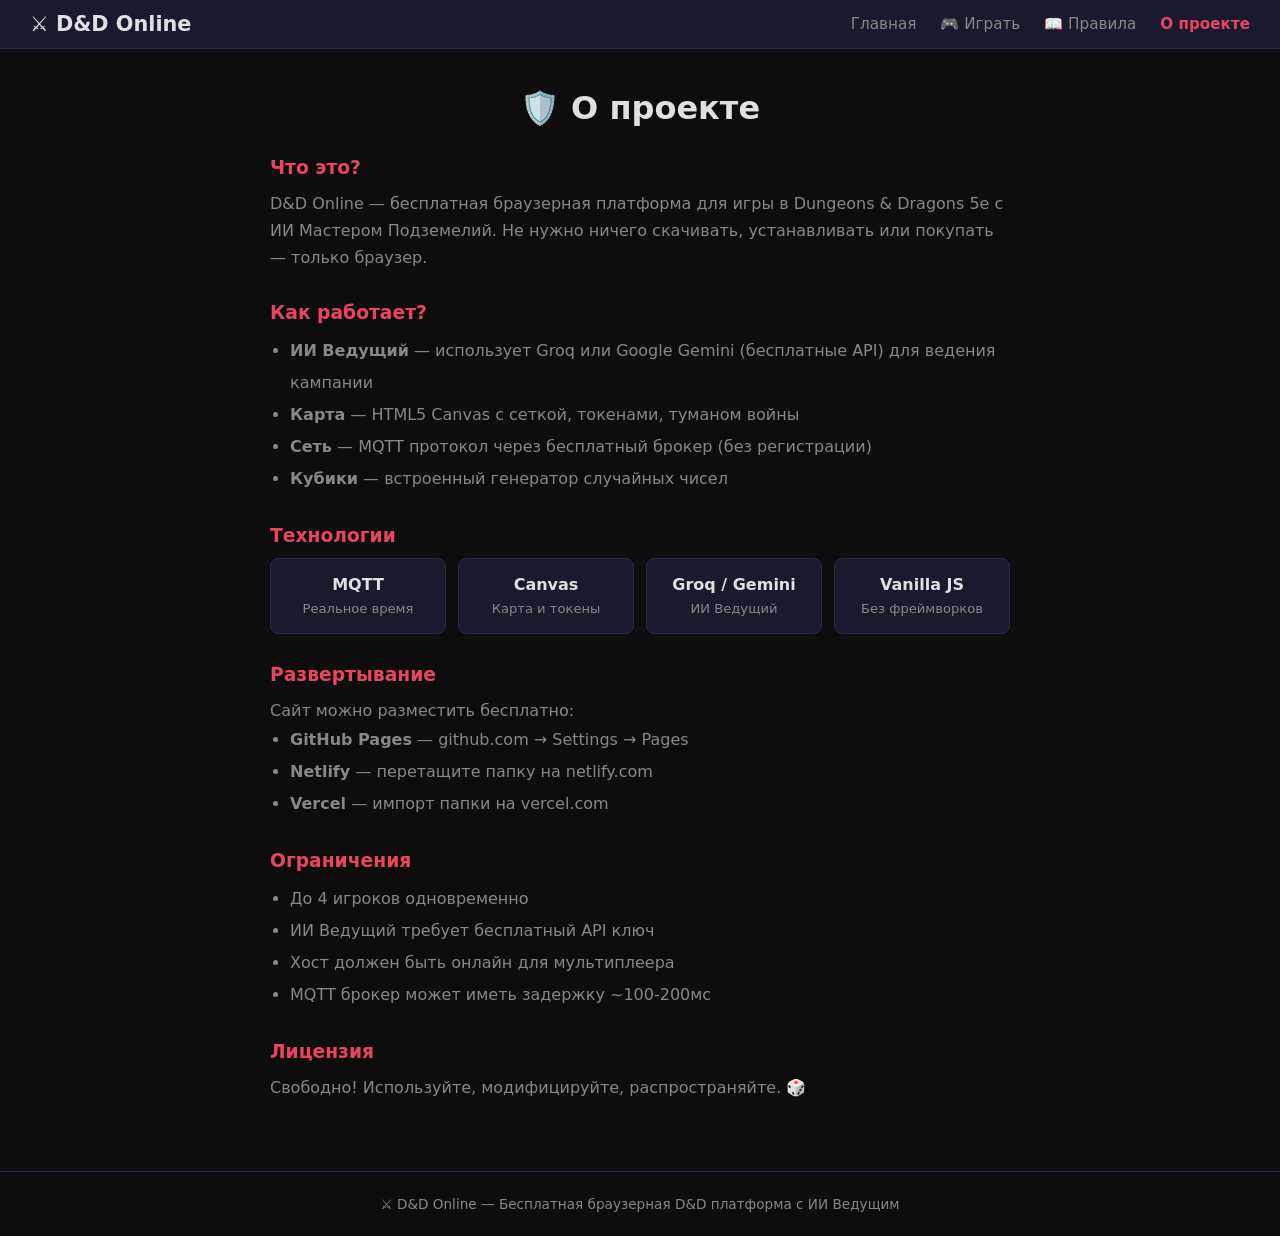
==== about.html @ 503a13d8 "v2: многостраничный сайт + MQTT" ====
<!DOCTYPE html>
<html lang="ru">
<head>
    <meta charset="UTF-8">
    <meta name="viewport" content="width=device-width, initial-scale=1.0">
    <title>О проекте — D&D Online</title>
    <link rel="stylesheet" href="css/style.css">
</head>
<body>
    <nav class="navbar">
        <a href="index.html" class="nav-brand">⚔️ D&D Online</a>
        <div class="nav-links">
            <a href="index.html">Главная</a>
            <a href="lobby.html">🎮 Играть</a>
            <a href="rules.html">📖 Правила</a>
            <a href="about.html" class="active">О проекте</a>
        </div>
    </nav>

    <main class="about-page">
        <h2>🛡️ О проекте</h2>

        <div class="about-content">
            <div class="about-section">
                <h3>Что это?</h3>
                <p>D&D Online — бесплатная браузерная платформа для игры в Dungeons & Dragons 5e с ИИ Мастером Подземелий. Не нужно ничего скачивать, устанавливать или покупать — только браузер.</p>
            </div>

            <div class="about-section">
                <h3>Как работает?</h3>
                <ul>
                    <li><strong>ИИ Ведущий</strong> — использует Groq или Google Gemini (бесплатные API) для ведения кампании</li>
                    <li><strong>Карта</strong> — HTML5 Canvas с сеткой, токенами, туманом войны</li>
                    <li><strong>Сеть</strong> — MQTT протокол через бесплатный брокер (без регистрации)</li>
                    <li><strong>Кубики</strong> — встроенный генератор случайных чисел</li>
                </ul>
            </div>

            <div class="about-section">
                <h3>Технологии</h3>
                <div class="tech-grid">
                    <div class="tech-item">
                        <strong>MQTT</strong>
                        <span>Реальное время</span>
                    </div>
                    <div class="tech-item">
                        <strong>Canvas</strong>
                        <span>Карта и токены</span>
                    </div>
                    <div class="tech-item">
                        <strong>Groq / Gemini</strong>
                        <span>ИИ Ведущий</span>
                    </div>
                    <div class="tech-item">
                        <strong>Vanilla JS</strong>
                        <span>Без фреймворков</span>
                    </div>
                </div>
            </div>

            <div class="about-section">
                <h3>Развертывание</h3>
                <p>Сайт можно разместить бесплатно:</p>
                <ul>
                    <li><strong>GitHub Pages</strong> — github.com → Settings → Pages</li>
                    <li><strong>Netlify</strong> — перетащите папку на netlify.com</li>
                    <li><strong>Vercel</strong> — импорт папки на vercel.com</li>
                </ul>
            </div>

            <div class="about-section">
                <h3>Ограничения</h3>
                <ul>
                    <li>До 4 игроков одновременно</li>
                    <li>ИИ Ведущий требует бесплатный API ключ</li>
                    <li>Хост должен быть онлайн для мультиплеера</li>
                    <li>MQTT брокер может иметь задержку ~100-200мс</li>
                </ul>
            </div>

            <div class="about-section">
                <h3>Лицензия</h3>
                <p>Свободно! Используйте, модифицируйте, распространяйте. 🎲</p>
            </div>
        </div>
    </main>

    <footer class="footer">
        <p>⚔️ D&D Online — Бесплатная браузерная D&D платформа с ИИ Ведущим</p>
    </footer>
</body>
</html>
---- css/style.css ----
/* ===== RESET & BASE ===== */
* { margin: 0; padding: 0; box-sizing: border-box; }

:root {
    --bg-dark: #0d0d0d;
    --bg-panel: #1a1a2e;
    --bg-card: #16213e;
    --bg-input: #0f3460;
    --accent: #e94560;
    --accent2: #533483;
    --gold: #f1c40f;
    --text: #e0e0e0;
    --text-dim: #888;
    --border: #2a2a4a;
    --success: #2ecc71;
    --danger: #e74c3c;
    --font: 'Segoe UI', system-ui, sans-serif;
}

body {
    font-family: var(--font);
    background: var(--bg-dark);
    color: var(--text);
    min-height: 100vh;
}

a { color: var(--accent); text-decoration: none; }
a:hover { text-decoration: underline; }

/* ===== NAVBAR ===== */
.navbar {
    display: flex;
    justify-content: space-between;
    align-items: center;
    padding: 12px 30px;
    background: var(--bg-panel);
    border-bottom: 1px solid var(--border);
    position: sticky;
    top: 0;
    z-index: 100;
}

.nav-brand {
    font-size: 1.3rem;
    font-weight: 700;
    color: var(--text) !important;
    text-decoration: none !important;
}

.nav-links {
    display: flex;
    gap: 24px;
}

.nav-links a {
    color: var(--text-dim);
    text-decoration: none !important;
    font-size: 0.95rem;
    transition: color 0.2s;
}

.nav-links a:hover { color: var(--text); }
.nav-links a.active { color: var(--accent); font-weight: 600; }

/* ===== HERO (index.html) ===== */
.hero {
    padding: 80px 30px;
    text-align: center;
    background: radial-gradient(ellipse at center, #1a1a2e 0%, #0d0d0d 70%);
}

.hero h1 {
    font-size: 3.5rem;
    margin-bottom: 16px;
    text-shadow: 0 0 30px rgba(233, 69, 96, 0.4);
}

.hero-subtitle {
    font-size: 1.2rem;
    color: var(--text-dim);
    margin-bottom: 50px;
    line-height: 1.6;
}

.hero-features {
    display: grid;
    grid-template-columns: repeat(auto-fit, minmax(220px, 1fr));
    gap: 24px;
    max-width: 1000px;
    margin: 0 auto 50px;
}

.feature-card {
    background: var(--bg-panel);
    border: 1px solid var(--border);
    border-radius: 16px;
    padding: 28px 20px;
    transition: transform 0.2s, border-color 0.2s;
}

.feature-card:hover {
    transform: translateY(-4px);
    border-color: var(--accent);
}

.feature-icon {
    font-size: 2.5rem;
    margin-bottom: 12px;
}

.feature-card h3 {
    margin-bottom: 8px;
    font-size: 1.1rem;
}

.feature-card p {
    color: var(--text-dim);
    font-size: 0.88rem;
    line-height: 1.5;
}

.hero-actions {
    display: flex;
    gap: 16px;
    justify-content: center;
    margin-bottom: 40px;
}

.hero-note {
    color: var(--text-dim);
    font-size: 0.9rem;
}

/* ===== BUTTONS ===== */
.btn {
    display: inline-block;
    padding: 12px 28px;
    border: none;
    border-radius: 10px;
    font-size: 1rem;
    font-weight: 600;
    cursor: pointer;
    transition: all 0.2s;
    text-decoration: none !important;
    text-align: center;
}

.btn-lg { padding: 16px 36px; font-size: 1.1rem; }

.btn-primary {
    background: linear-gradient(135deg, var(--accent), var(--accent2));
    color: white;
}

.btn-primary:hover { transform: translateY(-2px); box-shadow: 0 4px 20px rgba(233,69,96,0.4); }

.btn-secondary {
    background: var(--bg-input);
    color: var(--text);
    border: 1px solid var(--border);
}

.btn-secondary:hover { border-color: var(--accent); }

.btn-solo {
    background: linear-gradient(135deg, #2ecc71, #27ae60);
    color: white;
}

.btn-solo:hover { transform: translateY(-2px); box-shadow: 0 4px 20px rgba(46,204,113,0.4); }

/* ===== HOW TO (index.html) ===== */
.howto {
    padding: 80px 30px;
    text-align: center;
    background: var(--bg-panel);
}

.howto h2 {
    font-size: 2rem;
    margin-bottom: 50px;
}

.steps {
    display: grid;
    grid-template-columns: repeat(auto-fit, minmax(200px, 1fr));
    gap: 30px;
    max-width: 900px;
    margin: 0 auto;
}

.step {
    text-align: center;
}

.step-num {
    width: 48px;
    height: 48px;
    border-radius: 50%;
    background: var(--accent);
    color: white;
    font-size: 1.4rem;
    font-weight: 700;
    display: flex;
    align-items: center;
    justify-content: center;
    margin: 0 auto 16px;
}

.step h3 {
    margin-bottom: 8px;
}

.step p {
    color: var(--text-dim);
    font-size: 0.88rem;
    line-height: 1.5;
}

/* ===== FOOTER ===== */
.footer {
    text-align: center;
    padding: 24px;
    color: var(--text-dim);
    font-size: 0.85rem;
    border-top: 1px solid var(--border);
}

/* ===== LOBBY PAGE ===== */
.lobby-page {
    padding: 40px 20px;
    min-height: calc(100vh - 60px);
    display: flex;
    justify-content: center;
    align-items: flex-start;
}

.lobby-container {
    max-width: 540px;
    width: 100%;
    text-align: center;
}

.lobby-container h2 {
    font-size: 2rem;
    margin-bottom: 8px;
}

.lobby-desc {
    color: var(--text-dim);
    margin-bottom: 30px;
}

.lobby-form {
    background: var(--bg-panel);
    border: 1px solid var(--border);
    border-radius: 16px;
    padding: 30px;
    text-align: left;
}

.form-group {
    margin-bottom: 18px;
}

.form-group label {
    display: block;
    margin-bottom: 6px;
    font-size: 0.85rem;
    color: var(--text-dim);
    font-weight: 600;
    text-transform: uppercase;
    letter-spacing: 0.5px;
}

.form-group input,
.form-group select {
    width: 100%;
    padding: 10px 14px;
    background: var(--bg-input);
    border: 1px solid var(--border);
    border-radius: 8px;
    color: var(--text);
    font-size: 1rem;
    outline: none;
    transition: border-color 0.2s;
}

.form-group input:focus,
.form-group select:focus { border-color: var(--accent); }

.form-group small {
    display: block;
    margin-top: 4px;
    font-size: 0.75rem;
    color: var(--text-dim);
}

.color-picker {
    display: flex;
    gap: 8px;
}

.color-btn {
    width: 36px;
    height: 36px;
    border-radius: 50%;
    border: 3px solid transparent;
    cursor: pointer;
    transition: all 0.2s;
}

.color-btn:hover { transform: scale(1.15); }
.color-btn.selected { border-color: white; box-shadow: 0 0 10px rgba(255,255,255,0.3); }

/* Mode cards */
.lobby-modes {
    display: grid;
    grid-template-columns: 1fr 1fr;
    gap: 16px;
    margin-bottom: 20px;
}

.mode-card {
    background: var(--bg-card);
    border: 2px solid var(--border);
    border-radius: 12px;
    padding: 24px 16px;
    cursor: pointer;
    text-align: center;
    transition: all 0.2s;
    color: var(--text);
    font-family: var(--font);
}

.mode-card:hover { border-color: var(--accent); transform: translateY(-2px); }
.mode-card.active { border-color: var(--accent); background: rgba(233,69,96,0.1); }

.mode-icon { font-size: 2rem; margin-bottom: 8px; }
.mode-card h3 { font-size: 1rem; margin-bottom: 6px; }
.mode-card p { font-size: 0.8rem; color: var(--text-dim); line-height: 1.4; }

.multi-section {
    margin-top: 16px;
    padding-top: 16px;
    border-top: 1px solid var(--border);
}

.multi-section.hidden { display: none; }

.room-input-group {
    display: flex;
    gap: 8px;
}

.room-input-group input {
    flex: 1;
    text-transform: lowercase;
}

.status {
    margin-top: 16px;
    padding: 10px;
    border-radius: 8px;
    font-size: 0.9rem;
    display: none;
}

.status.error { display: block; background: rgba(231,76,60,0.2); color: var(--danger); }
.status.info { display: block; background: rgba(46,204,113,0.2); color: var(--success); }

/* ===== RULES PAGE ===== */
.rules-page {
    padding: 40px 30px;
    max-width: 1000px;
    margin: 0 auto;
}

.rules-page h2 {
    font-size: 2rem;
    margin-bottom: 8px;
    text-align: center;
}

.rules-intro {
    text-align: center;
    color: var(--text-dim);
    margin-bottom: 40px;
}

.rules-grid {
    display: grid;
    grid-template-columns: repeat(auto-fit, minmax(280px, 1fr));
    gap: 20px;
    margin-bottom: 40px;
}

.rule-card {
    background: var(--bg-panel);
    border: 1px solid var(--border);
    border-radius: 12px;
    padding: 24px;
}

.rule-card h3 {
    margin-bottom: 12px;
    font-size: 1.1rem;
}

.rule-card ul {
    padding-left: 18px;
    line-height: 1.8;
    font-size: 0.9rem;
}

.rule-card code {
    background: var(--bg-input);
    padding: 2px 8px;
    border-radius: 4px;
    font-size: 0.85rem;
    color: var(--gold);
}

.rules-tip {
    background: rgba(241,196,15,0.1);
    border: 1px solid rgba(241,196,15,0.3);
    border-radius: 12px;
    padding: 24px;
    text-align: center;
}

.rules-tip h3 { margin-bottom: 8px; }
.rules-tip p { color: var(--text-dim); line-height: 1.6; }

/* ===== ABOUT PAGE ===== */
.about-page {
    padding: 40px 30px;
    max-width: 800px;
    margin: 0 auto;
}

.about-page h2 {
    font-size: 2rem;
    margin-bottom: 30px;
    text-align: center;
}

.about-section {
    margin-bottom: 30px;
}

.about-section h3 {
    margin-bottom: 12px;
    color: var(--accent);
}

.about-section p {
    line-height: 1.7;
    color: var(--text-dim);
}

.about-section ul {
    padding-left: 20px;
    line-height: 2;
    color: var(--text-dim);
}

.tech-grid {
    display: grid;
    grid-template-columns: repeat(auto-fit, minmax(150px, 1fr));
    gap: 12px;
    margin-top: 12px;
}

.tech-item {
    background: var(--bg-panel);
    border: 1px solid var(--border);
    border-radius: 8px;
    padding: 16px;
    text-align: center;
}

.tech-item strong { display: block; margin-bottom: 4px; }
.tech-item span { font-size: 0.82rem; color: var(--text-dim); }

/* ===== GAME LAYOUT ===== */
.game-body {
    overflow: hidden;
    height: 100vh;
}

.topbar {
    display: flex;
    justify-content: space-between;
    align-items: center;
    padding: 8px 16px;
    background: var(--bg-panel);
    border-bottom: 1px solid var(--border);
    height: 44px;
    flex-shrink: 0;
}

.topbar-left, .topbar-right {
    display: flex;
    align-items: center;
    gap: 10px;
    font-size: 0.9rem;
}

.conn-count {
    background: var(--bg-input);
    padding: 2px 10px;
    border-radius: 12px;
    font-size: 0.8rem;
    color: var(--success);
}

.mode-badge {
    display: none;
    background: var(--accent2);
    color: white;
    padding: 2px 10px;
    border-radius: 12px;
    font-size: 0.75rem;
}

.btn-tiny {
    background: var(--bg-input);
    border: 1px solid var(--border);
    color: var(--text);
    padding: 4px 12px;
    border-radius: 6px;
    cursor: pointer;
    font-size: 0.8rem;
    transition: all 0.2s;
    text-decoration: none !important;
}

.btn-tiny:hover { border-color: var(--accent); }
.btn-tiny.active { background: var(--accent); border-color: var(--accent); }
.btn-danger { color: var(--danger); }
.btn-danger:hover { background: var(--danger); color: white; }

.game-layout {
    display: flex;
    height: calc(100vh - 44px);
    overflow: hidden;
}

.map-panel {
    flex: 1;
    position: relative;
    background: #0a0a0a;
    overflow: hidden;
}

#mapCanvas {
    display: block;
    width: 100%;
    height: 100%;
    cursor: crosshair;
}

.map-tools {
    position: absolute;
    top: 10px;
    left: 10px;
    background: var(--bg-panel);
    border: 1px solid var(--border);
    border-radius: 10px;
    padding: 8px;
    display: flex;
    flex-direction: column;
    gap: 6px;
    z-index: 10;
}

.map-tools.hidden { display: none; }

.tool-group {
    display: flex;
    gap: 4px;
    flex-wrap: wrap;
    max-width: 200px;
}

.tool-btn {
    width: 36px;
    height: 36px;
    border: 1px solid var(--border);
    border-radius: 6px;
    background: var(--bg-input);
    cursor: pointer;
    font-size: 1.1rem;
    transition: all 0.15s;
    display: flex;
    align-items: center;
    justify-content: center;
}

.tool-btn:hover { border-color: var(--accent); }
.tool-btn.active { border-color: var(--gold); background: rgba(241,196,15,0.2); }

.right-panel {
    width: 360px;
    display: flex;
    flex-direction: column;
    border-left: 1px solid var(--border);
    background: var(--bg-panel);
    flex-shrink: 0;
}

.players-list {
    padding: 10px 14px;
    border-bottom: 1px solid var(--border);
    max-height: 150px;
    overflow-y: auto;
}

.players-list h3 {
    font-size: 0.8rem;
    text-transform: uppercase;
    letter-spacing: 1px;
    color: var(--text-dim);
    margin-bottom: 8px;
}

.player-item {
    display: flex;
    align-items: center;
    gap: 8px;
    padding: 4px 0;
    font-size: 0.9rem;
}

.player-dot {
    width: 12px;
    height: 12px;
    border-radius: 50%;
    flex-shrink: 0;
}

.player-host {
    font-size: 0.7rem;
    color: var(--gold);
    margin-left: auto;
}

.chat-panel {
    flex: 1;
    display: flex;
    flex-direction: column;
    min-height: 0;
}

.chat-messages {
    flex: 1;
    overflow-y: auto;
    padding: 12px;
    display: flex;
    flex-direction: column;
    gap: 6px;
}

.chat-messages::-webkit-scrollbar { width: 4px; }
.chat-messages::-webkit-scrollbar-thumb { background: var(--border); border-radius: 2px; }

.chat-msg {
    padding: 8px 12px;
    border-radius: 8px;
    font-size: 0.88rem;
    line-height: 1.4;
    max-width: 100%;
    word-wrap: break-word;
    animation: fadeIn 0.2s ease-out;
}

.chat-msg.player { background: var(--bg-card); }

.chat-msg.dm {
    background: linear-gradient(135deg, rgba(233,69,96,0.15), rgba(83,52,131,0.15));
    border-left: 3px solid var(--accent);
}

.chat-msg.system {
    background: rgba(46,204,113,0.1);
    color: var(--success);
    text-align: center;
    font-size: 0.82rem;
}

.chat-msg.dice {
    background: rgba(241,196,15,0.1);
    border-left: 3px solid var(--gold);
    color: var(--gold);
}

.chat-msg .msg-author { font-weight: 700; margin-right: 6px; }
.chat-msg .dm-label { color: var(--accent); font-weight: 700; }

.chat-input-area {
    display: flex;
    padding: 8px;
    border-top: 1px solid var(--border);
    gap: 6px;
}

#chatInput {
    flex: 1;
    padding: 10px 14px;
    background: var(--bg-input);
    border: 1px solid var(--border);
    border-radius: 8px;
    color: var(--text);
    font-size: 0.9rem;
    outline: none;
}

#chatInput:focus { border-color: var(--accent); }

.btn-send {
    width: 42px;
    height: 42px;
    background: var(--accent);
    border: none;
    border-radius: 8px;
    color: white;
    font-size: 1.2rem;
    cursor: pointer;
    transition: all 0.2s;
}

.btn-send:hover { background: #c0392b; }

.typing-indicator {
    padding: 4px 12px;
    font-size: 0.75rem;
    color: var(--text-dim);
    font-style: italic;
    display: none;
}

.typing-indicator.visible { display: block; animation: pulse 1.5s infinite; }

@keyframes fadeIn {
    from { opacity: 0; transform: translateY(10px); }
    to { opacity: 1; transform: translateY(0); }
}

@keyframes pulse {
    0%, 100% { opacity: 1; }
    50% { opacity: 0.5; }
}

/* ===== RESPONSIVE ===== */
@media (max-width: 900px) {
    .hero h1 { font-size: 2.2rem; }
    .hero-features { grid-template-columns: 1fr 1fr; }
    .game-layout { flex-direction: column; }
    .right-panel { width: 100%; height: 50%; }
    .map-panel { height: 50%; }
    .navbar { padding: 10px 16px; }
    .nav-links { gap: 12px; }
}

@media (max-width: 600px) {
    .hero-features { grid-template-columns: 1fr; }
    .lobby-modes { grid-template-columns: 1fr; }
    .rules-grid { grid-template-columns: 1fr; }
}
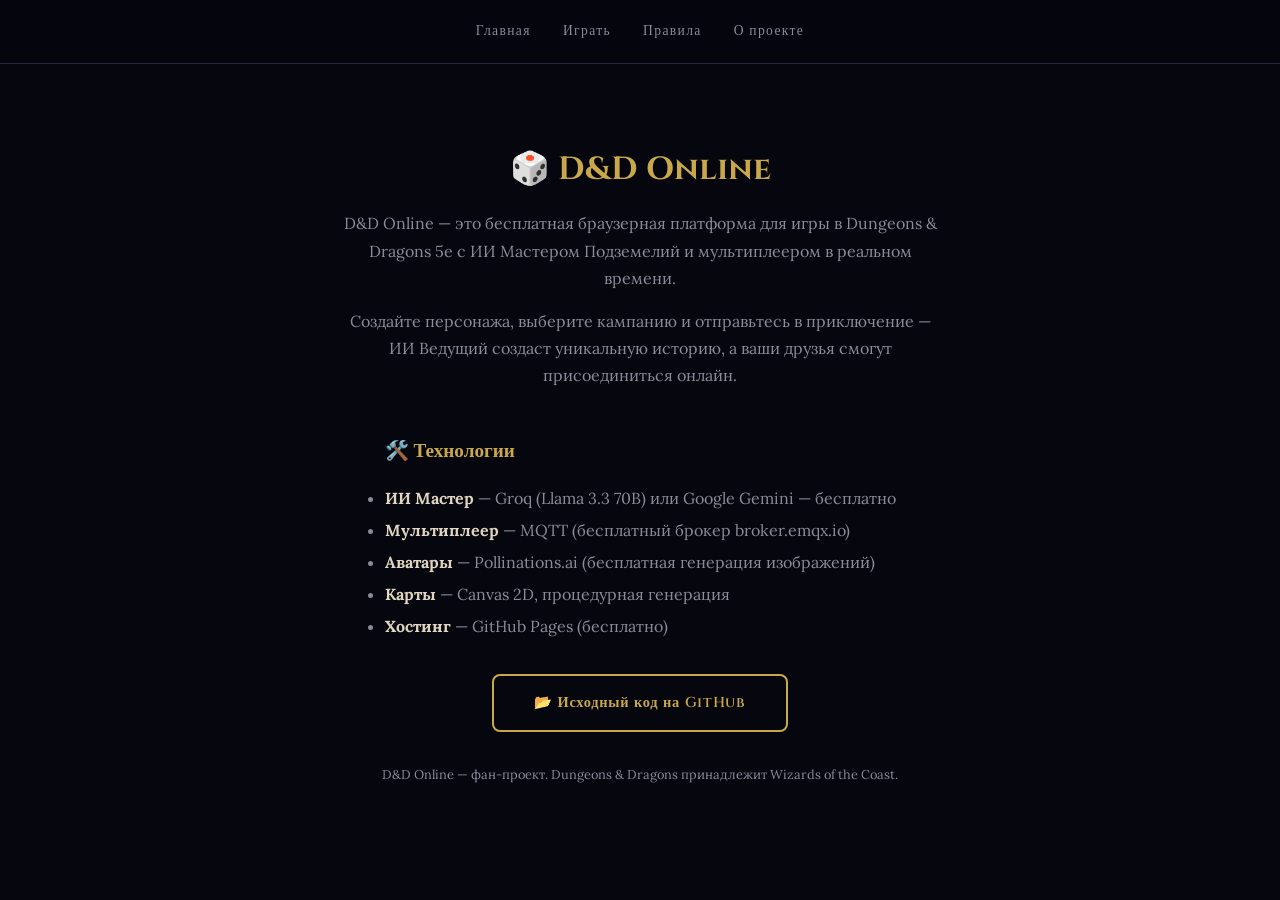
==== commit a27de597: "🔥 Полный рерайт: тёмное фэнтези, стабильный мультиплеер, ИИ Мастер Ключевые исправления: - ИСПРАВЛЕН" ====
--- a/about.html
+++ b/about.html
@@ -3,90 +3,39 @@
 <head>
     <meta charset="UTF-8">
     <meta name="viewport" content="width=device-width, initial-scale=1.0">
-    <title>О проекте — D&D Online</title>
+    <title>D&D Online — О проекте</title>
     <link rel="stylesheet" href="css/style.css">
+    <link rel="icon" href="data:image/svg+xml,<svg xmlns='http://www.w3.org/2000/svg' viewBox='0 0 100 100'><text y='.9em' font-size='90'>🎲</text></svg>">
 </head>
 <body>
-    <nav class="navbar">
-        <a href="index.html" class="nav-brand">⚔️ D&D Online</a>
-        <div class="nav-links">
-            <a href="index.html">Главная</a>
-            <a href="lobby.html">🎮 Играть</a>
-            <a href="rules.html">📖 Правила</a>
-            <a href="about.html" class="active">О проекте</a>
-        </div>
+    <nav class="landing-nav">
+        <a href="index.html">Главная</a>
+        <a href="lobby.html">Играть</a>
+        <a href="rules.html">Правила</a>
+        <a href="about.html">О проекте</a>
     </nav>
 
-    <main class="about-page">
-        <h2>🛡️ О проекте</h2>
+    <div class="about-page" style="padding-top:5rem;">
+        <h1>🎲 D&D Online</h1>
+        <p>D&D Online — это бесплатная браузерная платформа для игры в Dungeons & Dragons 5e с ИИ Мастером Подземелий и мультиплеером в реальном времени.</p>
+        <p>Создайте персонажа, выберите кампанию и отправьтесь в приключение — ИИ Ведущий создаст уникальную историю, а ваши друзья смогут присоединиться онлайн.</p>
 
-        <div class="about-content">
-            <div class="about-section">
-                <h3>Что это?</h3>
-                <p>D&D Online — бесплатная браузерная платформа для игры в Dungeons & Dragons 5e с ИИ Мастером Подземелий. Не нужно ничего скачивать, устанавливать или покупать — только браузер.</p>
-            </div>
+        <div style="margin-top:2rem;text-align:left;max-width:600px;">
+            <h2 style="font-family:var(--font-heading);color:var(--accent-gold);font-size:1.2rem;margin-bottom:1rem;">🛠️ Технологии</h2>
+            <ul style="color:var(--text-dim);line-height:2;">
+                <li><strong style="color:var(--text-parchment);">ИИ Мастер</strong> — Groq (Llama 3.3 70B) или Google Gemini — бесплатно</li>
+                <li><strong style="color:var(--text-parchment);">Мультиплеер</strong> — MQTT (бесплатный брокер broker.emqx.io)</li>
+                <li><strong style="color:var(--text-parchment);">Аватары</strong> — Pollinations.ai (бесплатная генерация изображений)</li>
+                <li><strong style="color:var(--text-parchment);">Карты</strong> — Canvas 2D, процедурная генерация</li>
+                <li><strong style="color:var(--text-parchment);">Хостинг</strong> — GitHub Pages (бесплатно)</li>
+            </ul>
+        </div>
 
-            <div class="about-section">
-                <h3>Как работает?</h3>
-                <ul>
-                    <li><strong>ИИ Ведущий</strong> — использует Groq или Google Gemini (бесплатные API) для ведения кампании</li>
-                    <li><strong>Карта</strong> — HTML5 Canvas с сеткой, токенами, туманом войны</li>
-                    <li><strong>Сеть</strong> — MQTT протокол через бесплатный брокер (без регистрации)</li>
-                    <li><strong>Кубики</strong> — встроенный генератор случайных чисел</li>
-                </ul>
-            </div>
+        <div style="margin-top:2rem;">
+            <a href="https://github.com/denissakun65-sys/dnd-online" target="_blank" class="btn-secondary" style="font-size:0.9rem;">📂 Исходный код на GitHub</a>
+        </div>
 
-            <div class="about-section">
-                <h3>Технологии</h3>
-                <div class="tech-grid">
-                    <div class="tech-item">
-                        <strong>MQTT</strong>
-                        <span>Реальное время</span>
-                    </div>
-                    <div class="tech-item">
-                        <strong>Canvas</strong>
-                        <span>Карта и токены</span>
-                    </div>
-                    <div class="tech-item">
-                        <strong>Groq / Gemini</strong>
-                        <span>ИИ Ведущий</span>
-                    </div>
-                    <div class="tech-item">
-                        <strong>Vanilla JS</strong>
-                        <span>Без фреймворков</span>
-                    </div>
-                </div>
-            </div>
-
-            <div class="about-section">
-                <h3>Развертывание</h3>
-                <p>Сайт можно разместить бесплатно:</p>
-                <ul>
-                    <li><strong>GitHub Pages</strong> — github.com → Settings → Pages</li>
-                    <li><strong>Netlify</strong> — перетащите папку на netlify.com</li>
-                    <li><strong>Vercel</strong> — импорт папки на vercel.com</li>
-                </ul>
-            </div>
-
-            <div class="about-section">
-                <h3>Ограничения</h3>
-                <ul>
-                    <li>До 4 игроков одновременно</li>
-                    <li>ИИ Ведущий требует бесплатный API ключ</li>
-                    <li>Хост должен быть онлайн для мультиплеера</li>
-                    <li>MQTT брокер может иметь задержку ~100-200мс</li>
-                </ul>
-            </div>
-
-            <div class="about-section">
-                <h3>Лицензия</h3>
-                <p>Свободно! Используйте, модифицируйте, распространяйте. 🎲</p>
-            </div>
-        </div>
-    </main>
-
-    <footer class="footer">
-        <p>⚔️ D&D Online — Бесплатная браузерная D&D платформа с ИИ Ведущим</p>
-    </footer>
+        <p style="margin-top:2rem;font-size:0.8rem;">D&D Online — фан-проект. Dungeons & Dragons принадлежит Wizards of the Coast.</p>
+    </div>
 </body>
 </html>
--- a/css/style.css
+++ b/css/style.css
@@ -1,770 +1,940 @@
-/* ===== RESET & BASE ===== */
+/* ===== D&D Online — Dark Fantasy Theme ===== */
+@import url('https://fonts.googleapis.com/css2?family=Cinzel:wght@400;600;700;900&family=Lora:ital,wght@0,400;0,600;1,400&family=MedievalSharp&display=swap');
+
+:root {
+    --bg-abyss: #06060e;
+    --bg-dark: #0d0d1a;
+    --bg-panel: #141428;
+    --bg-card: #1a1a35;
+    --bg-input: #0f0f22;
+    --border-gold: #c9a84c;
+    --border-dim: #3a3a5c;
+    --border-subtle: #252545;
+    --text-parchment: #e0d5c0;
+    --text-dim: #8a8a9a;
+    --text-bright: #f5f0e0;
+    --accent-gold: #c9a84c;
+    --accent-red: #c0392b;
+    --accent-blood: #8b0000;
+    --accent-purple: #8b5cf6;
+    --accent-green: #2ecc71;
+    --accent-blue: #3498db;
+    --accent-cyan: #00d4ff;
+    --shadow-gold: rgba(201,168,76,0.15);
+    --shadow-red: rgba(192,57,43,0.3);
+    --font-heading: 'Cinzel', serif;
+    --font-body: 'Lora', serif;
+    --font-accent: 'MedievalSharp', cursive;
+    --radius: 8px;
+    --radius-lg: 12px;
+    --transition: 0.3s ease;
+}
+
 * { margin: 0; padding: 0; box-sizing: border-box; }
 
-:root {
-    --bg-dark: #0d0d0d;
-    --bg-panel: #1a1a2e;
-    --bg-card: #16213e;
-    --bg-input: #0f3460;
-    --accent: #e94560;
-    --accent2: #533483;
-    --gold: #f1c40f;
-    --text: #e0e0e0;
-    --text-dim: #888;
-    --border: #2a2a4a;
-    --success: #2ecc71;
-    --danger: #e74c3c;
-    --font: 'Segoe UI', system-ui, sans-serif;
-}
-
-body {
-    font-family: var(--font);
-    background: var(--bg-dark);
-    color: var(--text);
+html, body {
+    height: 100%;
+    font-family: var(--font-body);
+    background: var(--bg-abyss);
+    color: var(--text-parchment);
+    overflow: hidden;
+    line-height: 1.5;
+}
+
+/* Scrollbar */
+::-webkit-scrollbar { width: 6px; }
+::-webkit-scrollbar-track { background: var(--bg-dark); }
+::-webkit-scrollbar-thumb { background: var(--border-dim); border-radius: 3px; }
+::-webkit-scrollbar-thumb:hover { background: var(--accent-gold); }
+
+/* ===== LANDING PAGE ===== */
+.landing {
     min-height: 100vh;
-}
-
-a { color: var(--accent); text-decoration: none; }
-a:hover { text-decoration: underline; }
-
-/* ===== NAVBAR ===== */
-.navbar {
-    display: flex;
-    justify-content: space-between;
-    align-items: center;
-    padding: 12px 30px;
-    background: var(--bg-panel);
-    border-bottom: 1px solid var(--border);
-    position: sticky;
-    top: 0;
-    z-index: 100;
-}
-
-.nav-brand {
+    display: flex;
+    flex-direction: column;
+    align-items: center;
+    justify-content: center;
+    background: radial-gradient(ellipse at 50% 30%, #1a0a2e 0%, var(--bg-abyss) 70%);
+    position: relative;
+    overflow: hidden;
+}
+
+.landing::before {
+    content: '';
+    position: absolute;
+    top: 0; left: 0; right: 0; bottom: 0;
+    background: url("data:image/svg+xml,%3Csvg width='60' height='60' viewBox='0 0 60 60' xmlns='http://www.w3.org/2000/svg'%3E%3Cpath d='M30 0L60 30L30 60L0 30Z' fill='none' stroke='%23c9a84c' stroke-opacity='0.03' stroke-width='0.5'/%3E%3C/svg%3E");
+    pointer-events: none;
+}
+
+.landing-content {
+    text-align: center;
+    z-index: 1;
+    padding: 2rem;
+}
+
+.landing-logo {
+    font-family: var(--font-heading);
+    font-size: 4rem;
+    font-weight: 900;
+    color: var(--accent-gold);
+    text-shadow: 0 0 40px rgba(201,168,76,0.4), 0 0 80px rgba(201,168,76,0.2);
+    letter-spacing: 0.1em;
+    margin-bottom: 0.5rem;
+}
+
+.landing-subtitle {
+    font-family: var(--font-accent);
     font-size: 1.3rem;
-    font-weight: 700;
-    color: var(--text) !important;
-    text-decoration: none !important;
-}
-
-.nav-links {
-    display: flex;
-    gap: 24px;
-}
-
-.nav-links a {
-    color: var(--text-dim);
-    text-decoration: none !important;
-    font-size: 0.95rem;
-    transition: color 0.2s;
-}
-
-.nav-links a:hover { color: var(--text); }
-.nav-links a.active { color: var(--accent); font-weight: 600; }
-
-/* ===== HERO (index.html) ===== */
-.hero {
-    padding: 80px 30px;
-    text-align: center;
-    background: radial-gradient(ellipse at center, #1a1a2e 0%, #0d0d0d 70%);
-}
-
-.hero h1 {
-    font-size: 3.5rem;
-    margin-bottom: 16px;
-    text-shadow: 0 0 30px rgba(233, 69, 96, 0.4);
-}
-
-.hero-subtitle {
-    font-size: 1.2rem;
-    color: var(--text-dim);
-    margin-bottom: 50px;
-    line-height: 1.6;
-}
-
-.hero-features {
-    display: grid;
-    grid-template-columns: repeat(auto-fit, minmax(220px, 1fr));
-    gap: 24px;
-    max-width: 1000px;
-    margin: 0 auto 50px;
-}
-
-.feature-card {
-    background: var(--bg-panel);
-    border: 1px solid var(--border);
-    border-radius: 16px;
-    padding: 28px 20px;
-    transition: transform 0.2s, border-color 0.2s;
-}
-
-.feature-card:hover {
-    transform: translateY(-4px);
-    border-color: var(--accent);
-}
-
-.feature-icon {
-    font-size: 2.5rem;
-    margin-bottom: 12px;
-}
-
-.feature-card h3 {
-    margin-bottom: 8px;
+    color: var(--text-dim);
+    margin-bottom: 3rem;
+    letter-spacing: 0.2em;
+}
+
+.landing-d20 {
+    width: 120px;
+    height: 120px;
+    margin: 0 auto 2rem;
+    animation: float 3s ease-in-out infinite;
+}
+
+@keyframes float {
+    0%, 100% { transform: translateY(0); }
+    50% { transform: translateY(-15px); }
+}
+
+.landing-buttons {
+    display: flex;
+    gap: 1.5rem;
+    justify-content: center;
+    flex-wrap: wrap;
+    margin-bottom: 3rem;
+}
+
+.btn-primary {
+    font-family: var(--font-heading);
     font-size: 1.1rem;
-}
-
-.feature-card p {
-    color: var(--text-dim);
-    font-size: 0.88rem;
-    line-height: 1.5;
-}
-
-.hero-actions {
-    display: flex;
-    gap: 16px;
-    justify-content: center;
-    margin-bottom: 40px;
-}
-
-.hero-note {
-    color: var(--text-dim);
-    font-size: 0.9rem;
-}
-
-/* ===== BUTTONS ===== */
-.btn {
-    display: inline-block;
-    padding: 12px 28px;
-    border: none;
-    border-radius: 10px;
-    font-size: 1rem;
     font-weight: 600;
-    cursor: pointer;
-    transition: all 0.2s;
-    text-decoration: none !important;
-    text-align: center;
-}
-
-.btn-lg { padding: 16px 36px; font-size: 1.1rem; }
-
-.btn-primary {
-    background: linear-gradient(135deg, var(--accent), var(--accent2));
-    color: white;
-}
-
-.btn-primary:hover { transform: translateY(-2px); box-shadow: 0 4px 20px rgba(233,69,96,0.4); }
+    padding: 1rem 2.5rem;
+    background: linear-gradient(135deg, var(--accent-gold), #a07830);
+    color: var(--bg-abyss);
+    border: 2px solid var(--accent-gold);
+    border-radius: var(--radius);
+    cursor: pointer;
+    transition: var(--transition);
+    text-decoration: none;
+    display: inline-flex;
+    align-items: center;
+    gap: 0.5rem;
+    letter-spacing: 0.05em;
+}
+
+.btn-primary:hover {
+    transform: translateY(-2px);
+    box-shadow: 0 8px 30px rgba(201,168,76,0.4);
+    background: linear-gradient(135deg, #dbb860, var(--accent-gold));
+}
 
 .btn-secondary {
-    background: var(--bg-input);
-    color: var(--text);
-    border: 1px solid var(--border);
-}
-
-.btn-secondary:hover { border-color: var(--accent); }
-
-.btn-solo {
-    background: linear-gradient(135deg, #2ecc71, #27ae60);
-    color: white;
-}
-
-.btn-solo:hover { transform: translateY(-2px); box-shadow: 0 4px 20px rgba(46,204,113,0.4); }
-
-/* ===== HOW TO (index.html) ===== */
-.howto {
-    padding: 80px 30px;
-    text-align: center;
-    background: var(--bg-panel);
-}
-
-.howto h2 {
-    font-size: 2rem;
-    margin-bottom: 50px;
-}
-
-.steps {
+    font-family: var(--font-heading);
+    font-size: 1.1rem;
+    font-weight: 600;
+    padding: 1rem 2.5rem;
+    background: transparent;
+    color: var(--accent-gold);
+    border: 2px solid var(--accent-gold);
+    border-radius: var(--radius);
+    cursor: pointer;
+    transition: var(--transition);
+    text-decoration: none;
+    display: inline-flex;
+    align-items: center;
+    gap: 0.5rem;
+    letter-spacing: 0.05em;
+}
+
+.btn-secondary:hover {
+    background: rgba(201,168,76,0.1);
+    transform: translateY(-2px);
+    box-shadow: 0 8px 30px rgba(201,168,76,0.2);
+}
+
+.landing-features {
     display: grid;
     grid-template-columns: repeat(auto-fit, minmax(200px, 1fr));
-    gap: 30px;
+    gap: 1.5rem;
     max-width: 900px;
+    margin-top: 2rem;
+}
+
+.feature-card {
+    background: rgba(26,26,53,0.6);
+    border: 1px solid var(--border-subtle);
+    border-radius: var(--radius);
+    padding: 1.5rem;
+    text-align: center;
+    transition: var(--transition);
+    backdrop-filter: blur(10px);
+}
+
+.feature-card:hover {
+    border-color: var(--accent-gold);
+    box-shadow: 0 0 20px var(--shadow-gold);
+    transform: translateY(-3px);
+}
+
+.feature-icon { font-size: 2rem; margin-bottom: 0.5rem; }
+.feature-title { font-family: var(--font-heading); font-size: 1rem; color: var(--accent-gold); margin-bottom: 0.3rem; }
+.feature-desc { font-size: 0.85rem; color: var(--text-dim); }
+
+.landing-nav {
+    position: fixed;
+    top: 0; left: 0; right: 0;
+    display: flex;
+    justify-content: center;
+    gap: 2rem;
+    padding: 1rem;
+    background: rgba(6,6,14,0.8);
+    backdrop-filter: blur(10px);
+    border-bottom: 1px solid var(--border-subtle);
+    z-index: 10;
+}
+
+.landing-nav a {
+    color: var(--text-dim);
+    text-decoration: none;
+    font-family: var(--font-heading);
+    font-size: 0.85rem;
+    letter-spacing: 0.1em;
+    transition: var(--transition);
+    padding: 0.3rem 0;
+    border-bottom: 1px solid transparent;
+}
+
+.landing-nav a:hover { color: var(--accent-gold); border-bottom-color: var(--accent-gold); }
+
+/* ===== LOBBY ===== */
+.lobby-page {
+    min-height: 100vh;
+    background: var(--bg-abyss);
+    display: flex;
+    flex-direction: column;
+    overflow-y: auto;
+}
+
+.lobby-header {
+    text-align: center;
+    padding: 2rem 1rem 1rem;
+    border-bottom: 1px solid var(--border-subtle);
+    background: rgba(13,13,26,0.8);
+}
+
+.lobby-header h1 {
+    font-family: var(--font-heading);
+    font-size: 2rem;
+    color: var(--accent-gold);
+}
+
+.lobby-header p { color: var(--text-dim); font-size: 0.9rem; margin-top: 0.3rem; }
+
+.lobby-body {
+    flex: 1;
+    display: grid;
+    grid-template-columns: 1fr 1fr;
+    gap: 1.5rem;
+    padding: 1.5rem;
+    max-width: 1200px;
     margin: 0 auto;
-}
-
-.step {
-    text-align: center;
-}
-
-.step-num {
-    width: 48px;
-    height: 48px;
-    border-radius: 50%;
-    background: var(--accent);
-    color: white;
-    font-size: 1.4rem;
-    font-weight: 700;
-    display: flex;
-    align-items: center;
-    justify-content: center;
-    margin: 0 auto 16px;
-}
-
-.step h3 {
-    margin-bottom: 8px;
-}
-
-.step p {
-    color: var(--text-dim);
-    font-size: 0.88rem;
-    line-height: 1.5;
-}
-
-/* ===== FOOTER ===== */
-.footer {
-    text-align: center;
-    padding: 24px;
-    color: var(--text-dim);
-    font-size: 0.85rem;
-    border-top: 1px solid var(--border);
-}
-
-/* ===== LOBBY PAGE ===== */
-.lobby-page {
-    padding: 40px 20px;
-    min-height: calc(100vh - 60px);
-    display: flex;
-    justify-content: center;
-    align-items: flex-start;
-}
-
-.lobby-container {
-    max-width: 540px;
     width: 100%;
-    text-align: center;
-}
-
-.lobby-container h2 {
-    font-size: 2rem;
-    margin-bottom: 8px;
-}
-
-.lobby-desc {
-    color: var(--text-dim);
-    margin-bottom: 30px;
-}
-
-.lobby-form {
+}
+
+.lobby-section {
     background: var(--bg-panel);
-    border: 1px solid var(--border);
-    border-radius: 16px;
-    padding: 30px;
-    text-align: left;
+    border: 1px solid var(--border-subtle);
+    border-radius: var(--radius-lg);
+    padding: 1.5rem;
+}
+
+.lobby-section h2 {
+    font-family: var(--font-heading);
+    font-size: 1.2rem;
+    color: var(--accent-gold);
+    margin-bottom: 1rem;
+    padding-bottom: 0.5rem;
+    border-bottom: 1px solid var(--border-subtle);
+    display: flex;
+    align-items: center;
+    gap: 0.5rem;
 }
 
 .form-group {
-    margin-bottom: 18px;
+    margin-bottom: 1rem;
 }
 
 .form-group label {
     display: block;
-    margin-bottom: 6px;
+    font-family: var(--font-heading);
     font-size: 0.85rem;
     color: var(--text-dim);
-    font-weight: 600;
-    text-transform: uppercase;
-    letter-spacing: 0.5px;
-}
-
-.form-group input,
-.form-group select {
+    margin-bottom: 0.3rem;
+    letter-spacing: 0.05em;
+}
+
+.form-input, .form-select {
     width: 100%;
-    padding: 10px 14px;
+    padding: 0.6rem 0.8rem;
     background: var(--bg-input);
-    border: 1px solid var(--border);
-    border-radius: 8px;
-    color: var(--text);
+    border: 1px solid var(--border-dim);
+    border-radius: var(--radius);
+    color: var(--text-parchment);
+    font-family: var(--font-body);
+    font-size: 0.95rem;
+    transition: var(--transition);
+}
+
+.form-input:focus, .form-select:focus {
+    outline: none;
+    border-color: var(--accent-gold);
+    box-shadow: 0 0 10px var(--shadow-gold);
+}
+
+.form-select option { background: var(--bg-dark); color: var(--text-parchment); }
+
+/* Stats */
+.stats-grid {
+    display: grid;
+    grid-template-columns: repeat(3, 1fr);
+    gap: 0.5rem;
+}
+
+.stat-box {
+    background: var(--bg-card);
+    border: 1px solid var(--border-subtle);
+    border-radius: var(--radius);
+    padding: 0.5rem;
+    text-align: center;
+}
+
+.stat-name { font-family: var(--font-heading); font-size: 0.7rem; color: var(--text-dim); letter-spacing: 0.1em; }
+.stat-value { font-family: var(--font-heading); font-size: 1.5rem; color: var(--accent-gold); margin: 0.2rem 0; }
+.stat-mod { font-size: 0.8rem; color: var(--accent-green); }
+.stat-bonus { font-size: 0.7rem; color: var(--accent-purple); }
+
+.stat-controls {
+    display: flex;
+    justify-content: center;
+    gap: 0.3rem;
+    margin-top: 0.3rem;
+}
+
+.stat-btn {
+    width: 26px; height: 26px;
+    background: var(--bg-dark);
+    border: 1px solid var(--border-dim);
+    border-radius: 4px;
+    color: var(--text-parchment);
     font-size: 1rem;
-    outline: none;
-    transition: border-color 0.2s;
-}
-
-.form-group input:focus,
-.form-group select:focus { border-color: var(--accent); }
-
-.form-group small {
-    display: block;
-    margin-top: 4px;
+    cursor: pointer;
+    display: flex;
+    align-items: center;
+    justify-content: center;
+    transition: var(--transition);
+}
+
+.stat-btn:hover { border-color: var(--accent-gold); color: var(--accent-gold); }
+.stat-btn:disabled { opacity: 0.3; cursor: not-allowed; }
+
+.points-left {
+    text-align: center;
+    font-family: var(--font-heading);
+    font-size: 0.9rem;
+    color: var(--accent-gold);
+    margin-bottom: 0.5rem;
+    padding: 0.4rem;
+    background: var(--bg-card);
+    border-radius: var(--radius);
+    border: 1px solid var(--border-subtle);
+}
+
+.stat-method-tabs {
+    display: flex;
+    gap: 0.5rem;
+    margin-bottom: 1rem;
+}
+
+.stat-method-tab {
+    flex: 1;
+    padding: 0.4rem;
+    background: var(--bg-dark);
+    border: 1px solid var(--border-dim);
+    border-radius: var(--radius);
+    color: var(--text-dim);
+    font-family: var(--font-heading);
     font-size: 0.75rem;
-    color: var(--text-dim);
-}
-
+    cursor: pointer;
+    text-align: center;
+    transition: var(--transition);
+}
+
+.stat-method-tab.active { border-color: var(--accent-gold); color: var(--accent-gold); background: var(--bg-card); }
+
+/* Avatar */
+.avatar-preview {
+    width: 120px; height: 120px;
+    border-radius: 50%;
+    border: 3px solid var(--accent-gold);
+    margin: 0 auto 1rem;
+    overflow: hidden;
+    background: var(--bg-card);
+    display: flex;
+    align-items: center;
+    justify-content: center;
+    font-size: 3rem;
+    box-shadow: 0 0 20px var(--shadow-gold);
+}
+
+.avatar-preview img { width: 100%; height: 100%; object-fit: cover; }
+
+.avatar-prompt {
+    font-size: 0.8rem;
+    color: var(--text-dim);
+    text-align: center;
+    margin-bottom: 0.5rem;
+    min-height: 2rem;
+}
+
+/* Color picker */
 .color-picker {
     display: flex;
-    gap: 8px;
-}
-
-.color-btn {
-    width: 36px;
-    height: 36px;
+    gap: 0.5rem;
+    flex-wrap: wrap;
+    justify-content: center;
+}
+
+.color-dot {
+    width: 28px; height: 28px;
     border-radius: 50%;
-    border: 3px solid transparent;
-    cursor: pointer;
-    transition: all 0.2s;
-}
-
-.color-btn:hover { transform: scale(1.15); }
-.color-btn.selected { border-color: white; box-shadow: 0 0 10px rgba(255,255,255,0.3); }
-
-/* Mode cards */
-.lobby-modes {
+    border: 2px solid transparent;
+    cursor: pointer;
+    transition: var(--transition);
+}
+
+.color-dot:hover, .color-dot.active { border-color: #fff; transform: scale(1.2); }
+
+/* Campaign cards */
+.campaign-grid {
     display: grid;
-    grid-template-columns: 1fr 1fr;
-    gap: 16px;
-    margin-bottom: 20px;
-}
-
-.mode-card {
+    grid-template-columns: repeat(2, 1fr);
+    gap: 0.8rem;
+}
+
+.campaign-card {
     background: var(--bg-card);
-    border: 2px solid var(--border);
-    border-radius: 12px;
-    padding: 24px 16px;
-    cursor: pointer;
-    text-align: center;
-    transition: all 0.2s;
-    color: var(--text);
-    font-family: var(--font);
-}
-
-.mode-card:hover { border-color: var(--accent); transform: translateY(-2px); }
-.mode-card.active { border-color: var(--accent); background: rgba(233,69,96,0.1); }
-
-.mode-icon { font-size: 2rem; margin-bottom: 8px; }
-.mode-card h3 { font-size: 1rem; margin-bottom: 6px; }
-.mode-card p { font-size: 0.8rem; color: var(--text-dim); line-height: 1.4; }
-
-.multi-section {
-    margin-top: 16px;
-    padding-top: 16px;
-    border-top: 1px solid var(--border);
-}
-
-.multi-section.hidden { display: none; }
-
-.room-input-group {
-    display: flex;
-    gap: 8px;
-}
-
-.room-input-group input {
+    border: 1px solid var(--border-subtle);
+    border-radius: var(--radius);
+    padding: 1rem;
+    cursor: pointer;
+    transition: var(--transition);
+}
+
+.campaign-card:hover { border-color: var(--accent-gold); transform: translateY(-2px); }
+.campaign-card.active { border-color: var(--accent-gold); box-shadow: 0 0 20px var(--shadow-gold); }
+
+.campaign-card h3 { font-family: var(--font-heading); font-size: 0.9rem; color: var(--accent-gold); margin-bottom: 0.3rem; }
+.campaign-card p { font-size: 0.75rem; color: var(--text-dim); line-height: 1.4; }
+
+/* Room / API */
+.room-section {
+    margin-top: 1rem;
+    padding-top: 1rem;
+    border-top: 1px solid var(--border-subtle);
+}
+
+.start-buttons {
+    display: flex;
+    gap: 1rem;
+    margin-top: 1.5rem;
+}
+
+.start-buttons .btn-primary, .start-buttons .btn-secondary {
     flex: 1;
-    text-transform: lowercase;
-}
-
-.status {
-    margin-top: 16px;
-    padding: 10px;
-    border-radius: 8px;
+    justify-content: center;
+    padding: 0.8rem;
+}
+
+/* ===== GAME PAGE ===== */
+.game-page {
+    height: 100vh;
+    display: grid;
+    grid-template-rows: auto 1fr;
+    grid-template-columns: 1fr 360px;
+    background: var(--bg-abyss);
+}
+
+.game-topbar {
+    grid-column: 1 / -1;
+    display: flex;
+    align-items: center;
+    justify-content: space-between;
+    padding: 0.5rem 1rem;
+    background: var(--bg-dark);
+    border-bottom: 1px solid var(--border-subtle);
+    gap: 1rem;
+}
+
+.topbar-left {
+    display: flex;
+    align-items: center;
+    gap: 1rem;
+}
+
+.topbar-logo {
+    font-family: var(--font-heading);
+    font-size: 1.1rem;
+    color: var(--accent-gold);
+}
+
+.topbar-room {
+    font-family: var(--font-accent);
     font-size: 0.9rem;
-    display: none;
-}
-
-.status.error { display: block; background: rgba(231,76,60,0.2); color: var(--danger); }
-.status.info { display: block; background: rgba(46,204,113,0.2); color: var(--success); }
-
-/* ===== RULES PAGE ===== */
-.rules-page {
-    padding: 40px 30px;
-    max-width: 1000px;
-    margin: 0 auto;
-}
-
-.rules-page h2 {
-    font-size: 2rem;
-    margin-bottom: 8px;
-    text-align: center;
-}
-
-.rules-intro {
-    text-align: center;
-    color: var(--text-dim);
-    margin-bottom: 40px;
-}
-
-.rules-grid {
-    display: grid;
-    grid-template-columns: repeat(auto-fit, minmax(280px, 1fr));
-    gap: 20px;
-    margin-bottom: 40px;
-}
-
-.rule-card {
+    color: var(--text-dim);
     background: var(--bg-panel);
-    border: 1px solid var(--border);
-    border-radius: 12px;
-    padding: 24px;
-}
-
-.rule-card h3 {
-    margin-bottom: 12px;
+    padding: 0.3rem 0.8rem;
+    border-radius: var(--radius);
+    border: 1px solid var(--border-subtle);
+    cursor: pointer;
+    transition: var(--transition);
+}
+
+.topbar-room:hover { border-color: var(--accent-gold); }
+
+.topbar-mode {
+    font-family: var(--font-heading);
+    font-size: 0.8rem;
+    padding: 0.3rem 0.6rem;
+    border-radius: var(--radius);
+    background: var(--bg-card);
+    border: 1px solid var(--border-subtle);
+}
+
+.topbar-count {
+    font-size: 0.8rem;
+    color: var(--text-dim);
+}
+
+.topbar-right {
+    display: flex;
+    align-items: center;
+    gap: 0.5rem;
+}
+
+.topbar-btn {
+    width: 36px; height: 36px;
+    background: var(--bg-panel);
+    border: 1px solid var(--border-subtle);
+    border-radius: var(--radius);
+    color: var(--text-dim);
     font-size: 1.1rem;
-}
-
-.rule-card ul {
-    padding-left: 18px;
-    line-height: 1.8;
-    font-size: 0.9rem;
-}
-
-.rule-card code {
-    background: var(--bg-input);
-    padding: 2px 8px;
-    border-radius: 4px;
-    font-size: 0.85rem;
-    color: var(--gold);
-}
-
-.rules-tip {
-    background: rgba(241,196,15,0.1);
-    border: 1px solid rgba(241,196,15,0.3);
-    border-radius: 12px;
-    padding: 24px;
-    text-align: center;
-}
-
-.rules-tip h3 { margin-bottom: 8px; }
-.rules-tip p { color: var(--text-dim); line-height: 1.6; }
-
-/* ===== ABOUT PAGE ===== */
-.about-page {
-    padding: 40px 30px;
-    max-width: 800px;
-    margin: 0 auto;
-}
-
-.about-page h2 {
-    font-size: 2rem;
-    margin-bottom: 30px;
-    text-align: center;
-}
-
-.about-section {
-    margin-bottom: 30px;
-}
-
-.about-section h3 {
-    margin-bottom: 12px;
-    color: var(--accent);
-}
-
-.about-section p {
-    line-height: 1.7;
-    color: var(--text-dim);
-}
-
-.about-section ul {
-    padding-left: 20px;
-    line-height: 2;
-    color: var(--text-dim);
-}
-
-.tech-grid {
-    display: grid;
-    grid-template-columns: repeat(auto-fit, minmax(150px, 1fr));
-    gap: 12px;
-    margin-top: 12px;
-}
-
-.tech-item {
-    background: var(--bg-panel);
-    border: 1px solid var(--border);
-    border-radius: 8px;
-    padding: 16px;
-    text-align: center;
-}
-
-.tech-item strong { display: block; margin-bottom: 4px; }
-.tech-item span { font-size: 0.82rem; color: var(--text-dim); }
-
-/* ===== GAME LAYOUT ===== */
-.game-body {
+    cursor: pointer;
+    display: flex;
+    align-items: center;
+    justify-content: center;
+    transition: var(--transition);
+}
+
+.topbar-btn:hover { border-color: var(--accent-gold); color: var(--accent-gold); }
+.topbar-btn.active { background: var(--accent-gold); color: var(--bg-abyss); border-color: var(--accent-gold); }
+
+/* Map area */
+.map-area {
+    position: relative;
     overflow: hidden;
-    height: 100vh;
-}
-
-.topbar {
-    display: flex;
-    justify-content: space-between;
-    align-items: center;
-    padding: 8px 16px;
-    background: var(--bg-panel);
-    border-bottom: 1px solid var(--border);
-    height: 44px;
-    flex-shrink: 0;
-}
-
-.topbar-left, .topbar-right {
-    display: flex;
-    align-items: center;
-    gap: 10px;
-    font-size: 0.9rem;
-}
-
-.conn-count {
-    background: var(--bg-input);
-    padding: 2px 10px;
-    border-radius: 12px;
-    font-size: 0.8rem;
-    color: var(--success);
-}
-
-.mode-badge {
-    display: none;
-    background: var(--accent2);
-    color: white;
-    padding: 2px 10px;
-    border-radius: 12px;
-    font-size: 0.75rem;
-}
-
-.btn-tiny {
-    background: var(--bg-input);
-    border: 1px solid var(--border);
-    color: var(--text);
-    padding: 4px 12px;
-    border-radius: 6px;
-    cursor: pointer;
-    font-size: 0.8rem;
-    transition: all 0.2s;
-    text-decoration: none !important;
-}
-
-.btn-tiny:hover { border-color: var(--accent); }
-.btn-tiny.active { background: var(--accent); border-color: var(--accent); }
-.btn-danger { color: var(--danger); }
-.btn-danger:hover { background: var(--danger); color: white; }
-
-.game-layout {
-    display: flex;
-    height: calc(100vh - 44px);
-    overflow: hidden;
-}
-
-.map-panel {
-    flex: 1;
-    position: relative;
-    background: #0a0a0a;
-    overflow: hidden;
-}
-
-#mapCanvas {
+    background: var(--bg-abyss);
+}
+
+.map-area canvas {
     display: block;
     width: 100%;
     height: 100%;
-    cursor: crosshair;
-}
-
-.map-tools {
+}
+
+.map-tools-float {
     position: absolute;
-    top: 10px;
-    left: 10px;
+    top: 0.5rem;
+    left: 0.5rem;
+    display: flex;
+    flex-direction: column;
+    gap: 0.3rem;
+    z-index: 5;
+}
+
+.map-tool-btn {
+    width: 36px; height: 36px;
+    background: rgba(20,20,40,0.85);
+    border: 1px solid var(--border-subtle);
+    border-radius: var(--radius);
+    color: var(--text-dim);
+    font-size: 0.9rem;
+    cursor: pointer;
+    display: flex;
+    align-items: center;
+    justify-content: center;
+    transition: var(--transition);
+    backdrop-filter: blur(5px);
+}
+
+.map-tool-btn:hover { border-color: var(--accent-gold); color: var(--accent-gold); }
+.map-tool-btn.active { border-color: var(--accent-gold); color: var(--accent-gold); background: rgba(201,168,76,0.15); }
+
+.map-gen-modal {
+    position: absolute;
+    top: 50%; left: 50%;
+    transform: translate(-50%, -50%);
     background: var(--bg-panel);
-    border: 1px solid var(--border);
-    border-radius: 10px;
-    padding: 8px;
-    display: flex;
-    flex-direction: column;
-    gap: 6px;
+    border: 1px solid var(--accent-gold);
+    border-radius: var(--radius-lg);
+    padding: 1.5rem;
     z-index: 10;
-}
-
-.map-tools.hidden { display: none; }
-
-.tool-group {
-    display: flex;
-    gap: 4px;
-    flex-wrap: wrap;
-    max-width: 200px;
-}
-
-.tool-btn {
-    width: 36px;
-    height: 36px;
-    border: 1px solid var(--border);
-    border-radius: 6px;
-    background: var(--bg-input);
-    cursor: pointer;
-    font-size: 1.1rem;
-    transition: all 0.15s;
-    display: flex;
-    align-items: center;
-    justify-content: center;
-}
-
-.tool-btn:hover { border-color: var(--accent); }
-.tool-btn.active { border-color: var(--gold); background: rgba(241,196,15,0.2); }
-
+    min-width: 280px;
+    box-shadow: 0 0 40px rgba(201,168,76,0.2);
+}
+
+.map-gen-modal h3 { font-family: var(--font-heading); color: var(--accent-gold); margin-bottom: 1rem; text-align: center; }
+
+.gen-grid {
+    display: grid;
+    grid-template-columns: repeat(2, 1fr);
+    gap: 0.5rem;
+}
+
+.gen-btn {
+    padding: 0.5rem;
+    background: var(--bg-card);
+    border: 1px solid var(--border-subtle);
+    border-radius: var(--radius);
+    color: var(--text-parchment);
+    font-family: var(--font-body);
+    font-size: 0.85rem;
+    cursor: pointer;
+    transition: var(--transition);
+    text-align: center;
+}
+
+.gen-btn:hover { border-color: var(--accent-gold); color: var(--accent-gold); }
+
+/* Right panel */
 .right-panel {
-    width: 360px;
-    display: flex;
-    flex-direction: column;
-    border-left: 1px solid var(--border);
+    display: grid;
+    grid-template-rows: auto 1fr auto auto;
+    background: var(--bg-dark);
+    border-left: 1px solid var(--border-subtle);
+    overflow: hidden;
+}
+
+.players-panel {
+    padding: 0.5rem 0.8rem;
+    border-bottom: 1px solid var(--border-subtle);
     background: var(--bg-panel);
-    flex-shrink: 0;
-}
-
-.players-list {
-    padding: 10px 14px;
-    border-bottom: 1px solid var(--border);
-    max-height: 150px;
-    overflow-y: auto;
-}
-
-.players-list h3 {
-    font-size: 0.8rem;
-    text-transform: uppercase;
-    letter-spacing: 1px;
-    color: var(--text-dim);
-    margin-bottom: 8px;
+}
+
+.players-panel h3 {
+    font-family: var(--font-heading);
+    font-size: 0.75rem;
+    color: var(--text-dim);
+    letter-spacing: 0.1em;
+    margin-bottom: 0.3rem;
 }
 
 .player-item {
     display: flex;
     align-items: center;
-    gap: 8px;
-    padding: 4px 0;
-    font-size: 0.9rem;
+    gap: 0.4rem;
+    padding: 0.2rem 0;
+    font-size: 0.85rem;
 }
 
 .player-dot {
-    width: 12px;
-    height: 12px;
+    width: 10px; height: 10px;
     border-radius: 50%;
     flex-shrink: 0;
 }
 
-.player-host {
-    font-size: 0.7rem;
-    color: var(--gold);
-    margin-left: auto;
-}
-
+.player-class { font-size: 0.7rem; color: var(--text-dim); margin-left: auto; }
+.player-host { font-size: 0.75rem; }
+
+/* Chat */
 .chat-panel {
-    flex: 1;
     display: flex;
     flex-direction: column;
-    min-height: 0;
+    overflow: hidden;
 }
 
 .chat-messages {
     flex: 1;
     overflow-y: auto;
-    padding: 12px;
-    display: flex;
-    flex-direction: column;
-    gap: 6px;
-}
-
-.chat-messages::-webkit-scrollbar { width: 4px; }
-.chat-messages::-webkit-scrollbar-thumb { background: var(--border); border-radius: 2px; }
+    padding: 0.5rem;
+}
 
 .chat-msg {
-    padding: 8px 12px;
-    border-radius: 8px;
-    font-size: 0.88rem;
+    padding: 0.4rem 0.6rem;
+    margin-bottom: 0.3rem;
+    border-radius: var(--radius);
+    font-size: 0.85rem;
     line-height: 1.4;
-    max-width: 100%;
-    word-wrap: break-word;
-    animation: fadeIn 0.2s ease-out;
-}
+    animation: fadeIn 0.2s ease;
+}
+
+@keyframes fadeIn { from { opacity: 0; transform: translateY(5px); } to { opacity: 1; transform: translateY(0); } }
 
 .chat-msg.player { background: var(--bg-card); }
-
-.chat-msg.dm {
-    background: linear-gradient(135deg, rgba(233,69,96,0.15), rgba(83,52,131,0.15));
-    border-left: 3px solid var(--accent);
-}
-
-.chat-msg.system {
-    background: rgba(46,204,113,0.1);
-    color: var(--success);
-    text-align: center;
-    font-size: 0.82rem;
-}
-
-.chat-msg.dice {
-    background: rgba(241,196,15,0.1);
-    border-left: 3px solid var(--gold);
-    color: var(--gold);
-}
-
-.chat-msg .msg-author { font-weight: 700; margin-right: 6px; }
-.chat-msg .dm-label { color: var(--accent); font-weight: 700; }
-
-.chat-input-area {
-    display: flex;
-    padding: 8px;
-    border-top: 1px solid var(--border);
-    gap: 6px;
-}
-
-#chatInput {
-    flex: 1;
-    padding: 10px 14px;
-    background: var(--bg-input);
-    border: 1px solid var(--border);
-    border-radius: 8px;
-    color: var(--text);
-    font-size: 0.9rem;
-    outline: none;
-}
-
-#chatInput:focus { border-color: var(--accent); }
-
-.btn-send {
-    width: 42px;
-    height: 42px;
-    background: var(--accent);
-    border: none;
-    border-radius: 8px;
-    color: white;
-    font-size: 1.2rem;
-    cursor: pointer;
-    transition: all 0.2s;
-}
-
-.btn-send:hover { background: #c0392b; }
+.chat-msg.system { color: var(--accent-gold); font-size: 0.8rem; text-align: center; font-style: italic; }
+.chat-msg.dm { background: rgba(139,92,246,0.1); border-left: 3px solid var(--accent-purple); }
+.chat-msg.dice { background: rgba(201,168,76,0.08); color: var(--accent-gold); font-size: 0.85rem; text-align: center; }
+
+.msg-author { font-weight: 600; margin-right: 0.3rem; }
+.dm-label { color: var(--accent-purple); font-weight: 600; font-family: var(--font-heading); font-size: 0.8rem; }
 
 .typing-indicator {
-    padding: 4px 12px;
-    font-size: 0.75rem;
-    color: var(--text-dim);
+    padding: 0.4rem 0.8rem;
+    color: var(--accent-purple);
+    font-size: 0.8rem;
     font-style: italic;
     display: none;
 }
 
-.typing-indicator.visible { display: block; animation: pulse 1.5s infinite; }
-
-@keyframes fadeIn {
-    from { opacity: 0; transform: translateY(10px); }
-    to { opacity: 1; transform: translateY(0); }
-}
-
-@keyframes pulse {
-    0%, 100% { opacity: 1; }
-    50% { opacity: 0.5; }
-}
+.typing-indicator.visible { display: block; }
+
+/* Choices */
+.choices-panel {
+    padding: 0.5rem;
+    border-top: 1px solid var(--border-subtle);
+    background: var(--bg-panel);
+    display: none;
+}
+
+.choices-panel.visible { display: block; }
+
+.choices-panel h4 {
+    font-family: var(--font-heading);
+    font-size: 0.75rem;
+    color: var(--accent-gold);
+    margin-bottom: 0.4rem;
+    letter-spacing: 0.1em;
+}
+
+.choice-btn {
+    display: block;
+    width: 100%;
+    padding: 0.5rem 0.7rem;
+    margin-bottom: 0.3rem;
+    background: var(--bg-card);
+    border: 1px solid var(--border-dim);
+    border-radius: var(--radius);
+    color: var(--text-parchment);
+    font-family: var(--font-body);
+    font-size: 0.85rem;
+    cursor: pointer;
+    transition: var(--transition);
+    text-align: left;
+}
+
+.choice-btn:hover {
+    border-color: var(--accent-gold);
+    background: rgba(201,168,76,0.1);
+    color: var(--accent-gold);
+}
+
+/* Chat input */
+.chat-input-area {
+    display: flex;
+    padding: 0.5rem;
+    border-top: 1px solid var(--border-subtle);
+    gap: 0.5rem;
+    background: var(--bg-panel);
+}
+
+.chat-input-area input {
+    flex: 1;
+    padding: 0.5rem 0.8rem;
+    background: var(--bg-input);
+    border: 1px solid var(--border-dim);
+    border-radius: var(--radius);
+    color: var(--text-parchment);
+    font-family: var(--font-body);
+    font-size: 0.9rem;
+}
+
+.chat-input-area input:focus { outline: none; border-color: var(--accent-gold); }
+.chat-input-area input:disabled { opacity: 0.5; }
+
+.chat-input-area button {
+    padding: 0.5rem 1rem;
+    background: linear-gradient(135deg, var(--accent-gold), #a07830);
+    border: none;
+    border-radius: var(--radius);
+    color: var(--bg-abyss);
+    font-family: var(--font-heading);
+    font-weight: 600;
+    cursor: pointer;
+    transition: var(--transition);
+}
+
+.chat-input-area button:hover { box-shadow: 0 0 15px var(--shadow-gold); }
+.chat-input-area button:disabled { opacity: 0.5; cursor: not-allowed; }
+
+/* Voice panel */
+.voice-panel {
+    padding: 0.5rem;
+    border-top: 1px solid var(--border-subtle);
+    background: var(--bg-panel);
+    display: none;
+}
+
+.voice-panel.visible { display: block; }
+
+.voice-users { display: flex; gap: 0.5rem; flex-wrap: wrap; }
+
+.voice-user {
+    display: flex;
+    align-items: center;
+    gap: 0.3rem;
+    font-size: 0.8rem;
+    padding: 0.2rem 0.5rem;
+    background: var(--bg-card);
+    border-radius: var(--radius);
+    border: 1px solid var(--border-subtle);
+    transition: var(--transition);
+}
+
+.voice-user.speaking { border-color: var(--accent-green); box-shadow: 0 0 10px rgba(46,204,113,0.3); }
+
+.mic-on { color: var(--accent-green); }
+.mic-off { color: var(--accent-red); }
+
+/* Tutorial overlay */
+.tutorial-overlay {
+    position: fixed;
+    top: 0; left: 0; right: 0; bottom: 0;
+    background: rgba(6,6,14,0.9);
+    display: flex;
+    align-items: center;
+    justify-content: center;
+    z-index: 100;
+    backdrop-filter: blur(5px);
+}
+
+.tutorial-overlay.hidden { display: none; }
+
+.tutorial-card {
+    background: var(--bg-panel);
+    border: 2px solid var(--accent-gold);
+    border-radius: var(--radius-lg);
+    padding: 2rem;
+    max-width: 420px;
+    text-align: center;
+    box-shadow: 0 0 60px var(--shadow-gold);
+}
+
+.tutorial-icon { font-size: 3rem; margin-bottom: 1rem; }
+.tutorial-title { font-family: var(--font-heading); font-size: 1.3rem; color: var(--accent-gold); margin-bottom: 0.5rem; }
+.tutorial-text { color: var(--text-dim); font-size: 0.95rem; margin-bottom: 1.5rem; line-height: 1.6; }
+.tutorial-progress { font-size: 0.8rem; color: var(--text-dim); margin-bottom: 1rem; }
+
+.tutorial-nav {
+    display: flex;
+    gap: 1rem;
+    justify-content: center;
+}
+
+.tutorial-nav button {
+    padding: 0.5rem 1.5rem;
+    border-radius: var(--radius);
+    font-family: var(--font-heading);
+    cursor: pointer;
+    transition: var(--transition);
+}
+
+.tutorial-skip {
+    background: transparent;
+    border: 1px solid var(--border-dim);
+    color: var(--text-dim);
+}
+
+.tutorial-skip:hover { border-color: var(--text-parchment); color: var(--text-parchment); }
+
+.tutorial-next {
+    background: linear-gradient(135deg, var(--accent-gold), #a07830);
+    border: none;
+    color: var(--bg-abyss);
+    font-weight: 600;
+}
+
+.tutorial-next:hover { box-shadow: 0 0 15px var(--shadow-gold); }
+
+/* ===== RULES PAGE ===== */
+.rules-page {
+    min-height: 100vh;
+    background: var(--bg-abyss);
+    overflow-y: auto;
+    padding: 2rem;
+}
+
+.rules-page h1 { font-family: var(--font-heading); color: var(--accent-gold); text-align: center; margin-bottom: 2rem; font-size: 2rem; }
+
+.rules-grid {
+    display: grid;
+    grid-template-columns: repeat(auto-fit, minmax(300px, 1fr));
+    gap: 1.5rem;
+    max-width: 1100px;
+    margin: 0 auto;
+}
+
+.rule-card {
+    background: var(--bg-panel);
+    border: 1px solid var(--border-subtle);
+    border-radius: var(--radius-lg);
+    padding: 1.5rem;
+}
+
+.rule-card h2 { font-family: var(--font-heading); color: var(--accent-gold); font-size: 1rem; margin-bottom: 0.8rem; }
+.rule-card p, .rule-card li { font-size: 0.9rem; color: var(--text-dim); line-height: 1.6; }
+.rule-card ul { padding-left: 1.2rem; }
+.rule-card li { margin-bottom: 0.3rem; }
+
+/* ===== ABOUT PAGE ===== */
+.about-page {
+    min-height: 100vh;
+    background: var(--bg-abyss);
+    display: flex;
+    flex-direction: column;
+    align-items: center;
+    justify-content: center;
+    padding: 2rem;
+    text-align: center;
+}
+
+.about-page h1 { font-family: var(--font-heading); color: var(--accent-gold); font-size: 2rem; margin-bottom: 1rem; }
+.about-page p { color: var(--text-dim); max-width: 600px; line-height: 1.7; margin-bottom: 1rem; }
 
 /* ===== RESPONSIVE ===== */
 @media (max-width: 900px) {
-    .hero h1 { font-size: 2.2rem; }
-    .hero-features { grid-template-columns: 1fr 1fr; }
-    .game-layout { flex-direction: column; }
-    .right-panel { width: 100%; height: 50%; }
-    .map-panel { height: 50%; }
-    .navbar { padding: 10px 16px; }
-    .nav-links { gap: 12px; }
-}
-
-@media (max-width: 600px) {
-    .hero-features { grid-template-columns: 1fr; }
-    .lobby-modes { grid-template-columns: 1fr; }
-    .rules-grid { grid-template-columns: 1fr; }
-}
+    .lobby-body { grid-template-columns: 1fr; }
+    .game-page { grid-template-columns: 1fr; }
+    .right-panel { max-height: 40vh; }
+    .landing-logo { font-size: 2.5rem; }
+    .campaign-grid { grid-template-columns: 1fr; }
+    .stats-grid { grid-template-columns: repeat(3, 1fr); }
+}
+
+/* ===== UTILITY ===== */
+.hidden { display: none !important; }
+.text-gold { color: var(--accent-gold); }
+.text-red { color: var(--accent-red); }
+.text-green { color: var(--accent-green); }
+.text-purple { color: var(--accent-purple); }
+.text-dim { color: var(--text-dim); }
+.text-center { text-align: center; }
+.mt-1 { margin-top: 0.5rem; }
+.mt-2 { margin-top: 1rem; }
+.mb-1 { margin-bottom: 0.5rem; }
+.mb-2 { margin-bottom: 1rem; }
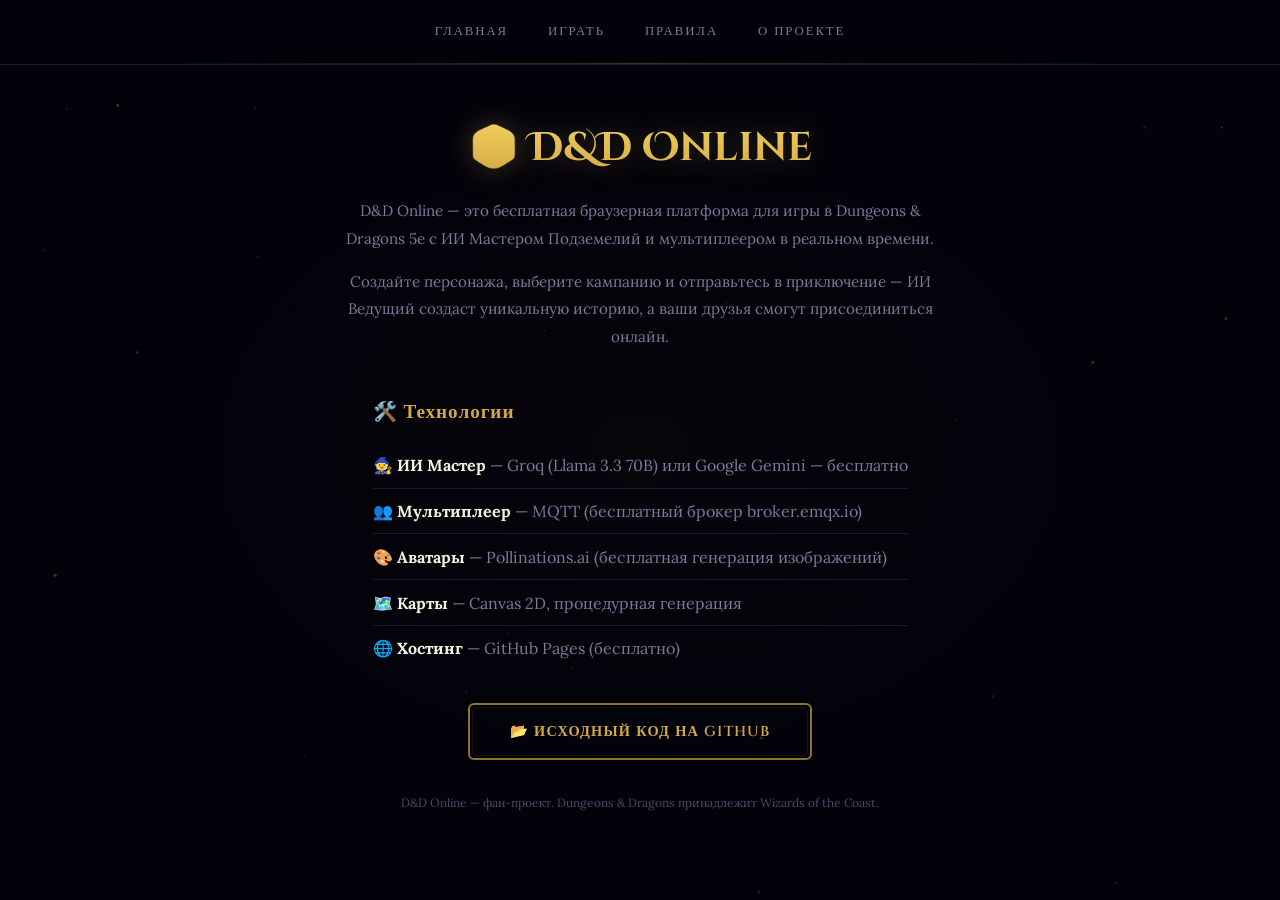
==== commit c0fffd69: "🎨 Полная переработка графики v2: новый CSS, анимированные частицы, премиальные текстуры карты, улучш" ====
--- a/about.html
+++ b/about.html
@@ -8,6 +8,7 @@
     <link rel="icon" href="data:image/svg+xml,<svg xmlns='http://www.w3.org/2000/svg' viewBox='0 0 100 100'><text y='.9em' font-size='90'>🎲</text></svg>">
 </head>
 <body>
+    <canvas id="particles-bg"></canvas>
     <nav class="landing-nav">
         <a href="index.html">Главная</a>
         <a href="lobby.html">Играть</a>
@@ -21,13 +22,13 @@
         <p>Создайте персонажа, выберите кампанию и отправьтесь в приключение — ИИ Ведущий создаст уникальную историю, а ваши друзья смогут присоединиться онлайн.</p>
 
         <div style="margin-top:2rem;text-align:left;max-width:600px;">
-            <h2 style="font-family:var(--font-heading);color:var(--accent-gold);font-size:1.2rem;margin-bottom:1rem;">🛠️ Технологии</h2>
-            <ul style="color:var(--text-dim);line-height:2;">
-                <li><strong style="color:var(--text-parchment);">ИИ Мастер</strong> — Groq (Llama 3.3 70B) или Google Gemini — бесплатно</li>
-                <li><strong style="color:var(--text-parchment);">Мультиплеер</strong> — MQTT (бесплатный брокер broker.emqx.io)</li>
-                <li><strong style="color:var(--text-parchment);">Аватары</strong> — Pollinations.ai (бесплатная генерация изображений)</li>
-                <li><strong style="color:var(--text-parchment);">Карты</strong> — Canvas 2D, процедурная генерация</li>
-                <li><strong style="color:var(--text-parchment);">Хостинг</strong> — GitHub Pages (бесплатно)</li>
+            <h2 style="font-family:var(--font-heading);color:var(--accent-gold);font-size:1.2rem;margin-bottom:1rem;letter-spacing:0.05em;">🛠️ Технологии</h2>
+            <ul style="color:var(--text-dim);line-height:2;list-style:none;padding:0;">
+                <li style="padding:0.4rem 0;border-bottom:1px solid var(--border-subtle);"><strong style="color:var(--text-ivory);">🧙 ИИ Мастер</strong> — Groq (Llama 3.3 70B) или Google Gemini — бесплатно</li>
+                <li style="padding:0.4rem 0;border-bottom:1px solid var(--border-subtle);"><strong style="color:var(--text-ivory);">👥 Мультиплеер</strong> — MQTT (бесплатный брокер broker.emqx.io)</li>
+                <li style="padding:0.4rem 0;border-bottom:1px solid var(--border-subtle);"><strong style="color:var(--text-ivory);">🎨 Аватары</strong> — Pollinations.ai (бесплатная генерация изображений)</li>
+                <li style="padding:0.4rem 0;border-bottom:1px solid var(--border-subtle);"><strong style="color:var(--text-ivory);">🗺️ Карты</strong> — Canvas 2D, процедурная генерация</li>
+                <li style="padding:0.4rem 0;"><strong style="color:var(--text-ivory);">🌐 Хостинг</strong> — GitHub Pages (бесплатно)</li>
             </ul>
         </div>
 
@@ -35,7 +36,28 @@
             <a href="https://github.com/denissakun65-sys/dnd-online" target="_blank" class="btn-secondary" style="font-size:0.9rem;">📂 Исходный код на GitHub</a>
         </div>
 
-        <p style="margin-top:2rem;font-size:0.8rem;">D&D Online — фан-проект. Dungeons & Dragons принадлежит Wizards of the Coast.</p>
+        <p style="margin-top:2rem;font-size:0.75rem;color:var(--text-ghost);">D&D Online — фан-проект. Dungeons & Dragons принадлежит Wizards of the Coast.</p>
     </div>
+
+    <script>
+    (function() {
+        const canvas = document.getElementById('particles-bg');
+        if (!canvas) return;
+        const ctx = canvas.getContext('2d');
+        let W, H, particles = [];
+        function resize() { W = canvas.width = window.innerWidth; H = canvas.height = window.innerHeight; }
+        resize();
+        window.addEventListener('resize', resize);
+        class P {
+            constructor() { this.reset(); }
+            reset() { this.x = Math.random()*W; this.y = Math.random()*H; this.s = Math.random()*1.5+0.3; this.vx = (Math.random()-0.5)*0.2; this.vy = -Math.random()*0.2-0.05; this.o = Math.random()*0.25+0.05; this.l = Math.random()*200+80; this.ml = this.l; }
+            update() { this.x+=this.vx; this.y+=this.vy; this.l--; if(this.l<=0||this.x<0||this.x>W||this.y<0||this.y>H) this.reset(); }
+            draw() { const f=Math.min(1,this.l/(this.ml*0.3)); ctx.globalAlpha=this.o*f; ctx.fillStyle='#d4a843'; ctx.beginPath(); ctx.arc(this.x,this.y,this.s,0,Math.PI*2); ctx.fill(); }
+        }
+        for(let i=0;i<35;i++) particles.push(new P());
+        function a() { ctx.clearRect(0,0,W,H); particles.forEach(p=>{p.update();p.draw();}); ctx.globalAlpha=1; requestAnimationFrame(a); }
+        a();
+    })();
+    </script>
 </body>
 </html>
--- a/css/style.css
+++ b/css/style.css
@@ -1,33 +1,47 @@
-/* ===== D&D Online — Dark Fantasy Theme ===== */
-@import url('https://fonts.googleapis.com/css2?family=Cinzel:wght@400;600;700;900&family=Lora:ital,wght@0,400;0,600;1,400&family=MedievalSharp&display=swap');
+/* ===== D&D Online — Ultimate Dark Fantasy Theme v2 ===== */
+@import url('https://fonts.googleapis.com/css2?family=Cinzel+Decorative:wght@400;700;900&family=Cinzel:wght@400;600;700;900&family=Lora:ital,wght@0,400;0,600;1,400&family=MedievalSharp&display=swap');
 
 :root {
-    --bg-abyss: #06060e;
-    --bg-dark: #0d0d1a;
-    --bg-panel: #141428;
-    --bg-card: #1a1a35;
-    --bg-input: #0f0f22;
-    --border-gold: #c9a84c;
-    --border-dim: #3a3a5c;
-    --border-subtle: #252545;
-    --text-parchment: #e0d5c0;
-    --text-dim: #8a8a9a;
-    --text-bright: #f5f0e0;
-    --accent-gold: #c9a84c;
+    --bg-void: #02020a;
+    --bg-abyss: #060612;
+    --bg-dark: #0a0a1e;
+    --bg-panel: #10102a;
+    --bg-card: #161636;
+    --bg-card-hover: #1c1c44;
+    --bg-input: #0c0c20;
+    --border-gold: #d4a843;
+    --border-gold-bright: #f0c850;
+    --border-dim: #2a2a50;
+    --border-subtle: #1a1a3a;
+    --border-ornate: #8b7430;
+    --text-ivory: #f5f0e0;
+    --text-parchment: #ddd5c0;
+    --text-dim: #7a7a9a;
+    --text-ghost: #4a4a6a;
+    --accent-gold: #d4a843;
+    --accent-gold-light: #f0d060;
     --accent-red: #c0392b;
     --accent-blood: #8b0000;
-    --accent-purple: #8b5cf6;
-    --accent-green: #2ecc71;
-    --accent-blue: #3498db;
-    --accent-cyan: #00d4ff;
-    --shadow-gold: rgba(201,168,76,0.15);
-    --shadow-red: rgba(192,57,43,0.3);
+    --accent-purple: #9b59b6;
+    --accent-green: #27ae60;
+    --accent-blue: #2980b9;
+    --accent-cyan: #00c8e0;
+    --accent-orange: #e67e22;
+    --shadow-gold: rgba(212,168,67,0.15);
+    --shadow-gold-strong: rgba(212,168,67,0.35);
+    --shadow-purple: rgba(155,89,182,0.2);
+    --shadow-red: rgba(192,57,43,0.25);
+    --font-display: 'Cinzel Decorative', serif;
     --font-heading: 'Cinzel', serif;
     --font-body: 'Lora', serif;
     --font-accent: 'MedievalSharp', cursive;
-    --radius: 8px;
-    --radius-lg: 12px;
-    --transition: 0.3s ease;
+    --radius: 6px;
+    --radius-lg: 10px;
+    --radius-xl: 16px;
+    --transition: 0.3s cubic-bezier(0.4, 0, 0.2, 1);
+    --transition-fast: 0.15s ease;
+    --glow-gold: 0 0 20px rgba(212,168,67,0.3);
+    --glow-gold-strong: 0 0 40px rgba(212,168,67,0.5), 0 0 80px rgba(212,168,67,0.2);
 }
 
 * { margin: 0; padding: 0; box-sizing: border-box; }
@@ -35,17 +49,27 @@
 html, body {
     height: 100%;
     font-family: var(--font-body);
-    background: var(--bg-abyss);
+    background: var(--bg-void);
     color: var(--text-parchment);
     overflow: hidden;
     line-height: 1.5;
+    -webkit-font-smoothing: antialiased;
 }
 
 /* Scrollbar */
-::-webkit-scrollbar { width: 6px; }
-::-webkit-scrollbar-track { background: var(--bg-dark); }
+::-webkit-scrollbar { width: 5px; }
+::-webkit-scrollbar-track { background: transparent; }
 ::-webkit-scrollbar-thumb { background: var(--border-dim); border-radius: 3px; }
 ::-webkit-scrollbar-thumb:hover { background: var(--accent-gold); }
+
+/* ===== PARTICLES CANVAS ===== */
+#particles-bg {
+    position: fixed;
+    top: 0; left: 0;
+    width: 100%; height: 100%;
+    pointer-events: none;
+    z-index: 0;
+}
 
 /* ===== LANDING PAGE ===== */
 .landing {
@@ -54,7 +78,11 @@
     flex-direction: column;
     align-items: center;
     justify-content: center;
-    background: radial-gradient(ellipse at 50% 30%, #1a0a2e 0%, var(--bg-abyss) 70%);
+    background: 
+        radial-gradient(ellipse at 50% 20%, rgba(100,50,0,0.12) 0%, transparent 50%),
+        radial-gradient(ellipse at 30% 80%, rgba(50,0,100,0.08) 0%, transparent 40%),
+        radial-gradient(ellipse at 70% 60%, rgba(0,50,100,0.06) 0%, transparent 40%),
+        linear-gradient(180deg, #06061a 0%, #02020a 100%);
     position: relative;
     overflow: hidden;
 }
@@ -63,44 +91,75 @@
     content: '';
     position: absolute;
     top: 0; left: 0; right: 0; bottom: 0;
-    background: url("data:image/svg+xml,%3Csvg width='60' height='60' viewBox='0 0 60 60' xmlns='http://www.w3.org/2000/svg'%3E%3Cpath d='M30 0L60 30L30 60L0 30Z' fill='none' stroke='%23c9a84c' stroke-opacity='0.03' stroke-width='0.5'/%3E%3C/svg%3E");
+    background: url("data:image/svg+xml,%3Csvg width='80' height='80' viewBox='0 0 80 80' xmlns='http://www.w3.org/2000/svg'%3E%3Cpath d='M40 0L80 40L40 80L0 40Z' fill='none' stroke='%23d4a843' stroke-opacity='0.02' stroke-width='0.5'/%3E%3Cpath d='M40 10L70 40L40 70L10 40Z' fill='none' stroke='%23d4a843' stroke-opacity='0.015' stroke-width='0.3'/%3E%3C/svg%3E");
+    pointer-events: none;
+}
+
+.landing::after {
+    content: '';
+    position: absolute;
+    bottom: 0; left: 0; right: 0;
+    height: 200px;
+    background: linear-gradient(to top, var(--bg-void), transparent);
     pointer-events: none;
 }
 
 .landing-content {
     text-align: center;
-    z-index: 1;
+    z-index: 2;
     padding: 2rem;
+    position: relative;
 }
 
 .landing-logo {
-    font-family: var(--font-heading);
-    font-size: 4rem;
+    font-family: var(--font-display);
+    font-size: 4.5rem;
     font-weight: 900;
-    color: var(--accent-gold);
-    text-shadow: 0 0 40px rgba(201,168,76,0.4), 0 0 80px rgba(201,168,76,0.2);
-    letter-spacing: 0.1em;
-    margin-bottom: 0.5rem;
+    background: linear-gradient(180deg, #f0d060 0%, #d4a843 40%, #8b6914 100%);
+    -webkit-background-clip: text;
+    -webkit-text-fill-color: transparent;
+    background-clip: text;
+    text-shadow: none;
+    filter: drop-shadow(0 0 30px rgba(212,168,67,0.4)) drop-shadow(0 0 60px rgba(212,168,67,0.15));
+    letter-spacing: 0.15em;
+    margin-bottom: 0.3rem;
+    position: relative;
+}
+
+.landing-logo::after {
+    content: '';
+    position: absolute;
+    bottom: -8px;
+    left: 50%;
+    transform: translateX(-50%);
+    width: 60%;
+    height: 2px;
+    background: linear-gradient(90deg, transparent, var(--accent-gold), transparent);
 }
 
 .landing-subtitle {
     font-family: var(--font-accent);
-    font-size: 1.3rem;
+    font-size: 1.2rem;
     color: var(--text-dim);
+    margin-top: 1rem;
     margin-bottom: 3rem;
-    letter-spacing: 0.2em;
+    letter-spacing: 0.3em;
+    text-transform: uppercase;
 }
 
 .landing-d20 {
-    width: 120px;
-    height: 120px;
+    width: 140px;
+    height: 140px;
     margin: 0 auto 2rem;
-    animation: float 3s ease-in-out infinite;
-}
-
-@keyframes float {
-    0%, 100% { transform: translateY(0); }
-    50% { transform: translateY(-15px); }
+    animation: floatSpin 6s ease-in-out infinite;
+    filter: drop-shadow(0 0 20px rgba(212,168,67,0.3));
+}
+
+@keyframes floatSpin {
+    0%, 100% { transform: translateY(0) rotate(0deg); }
+    25% { transform: translateY(-12px) rotate(3deg); }
+    50% { transform: translateY(-18px) rotate(0deg); }
+    75% { transform: translateY(-12px) rotate(-3deg); }
 }
 
 .landing-buttons {
@@ -108,16 +167,17 @@
     gap: 1.5rem;
     justify-content: center;
     flex-wrap: wrap;
-    margin-bottom: 3rem;
-}
-
+    margin-bottom: 3.5rem;
+}
+
+/* Buttons */
 .btn-primary {
     font-family: var(--font-heading);
-    font-size: 1.1rem;
-    font-weight: 600;
+    font-size: 1.05rem;
+    font-weight: 700;
     padding: 1rem 2.5rem;
-    background: linear-gradient(135deg, var(--accent-gold), #a07830);
-    color: var(--bg-abyss);
+    background: linear-gradient(180deg, #d4a843 0%, #8b6914 100%);
+    color: #0a0a1e;
     border: 2px solid var(--accent-gold);
     border-radius: var(--radius);
     cursor: pointer;
@@ -126,23 +186,39 @@
     display: inline-flex;
     align-items: center;
     gap: 0.5rem;
-    letter-spacing: 0.05em;
-}
+    letter-spacing: 0.08em;
+    text-transform: uppercase;
+    position: relative;
+    overflow: hidden;
+}
+
+.btn-primary::before {
+    content: '';
+    position: absolute;
+    top: 0; left: -100%;
+    width: 100%; height: 100%;
+    background: linear-gradient(90deg, transparent, rgba(255,255,255,0.2), transparent);
+    transition: 0.5s;
+}
+
+.btn-primary:hover::before { left: 100%; }
 
 .btn-primary:hover {
-    transform: translateY(-2px);
-    box-shadow: 0 8px 30px rgba(201,168,76,0.4);
-    background: linear-gradient(135deg, #dbb860, var(--accent-gold));
-}
+    transform: translateY(-3px);
+    box-shadow: var(--glow-gold-strong);
+    background: linear-gradient(180deg, #f0d060 0%, #d4a843 100%);
+}
+
+.btn-primary:active { transform: translateY(-1px); }
 
 .btn-secondary {
     font-family: var(--font-heading);
-    font-size: 1.1rem;
+    font-size: 1.05rem;
     font-weight: 600;
     padding: 1rem 2.5rem;
     background: transparent;
     color: var(--accent-gold);
-    border: 2px solid var(--accent-gold);
+    border: 2px solid var(--border-ornate);
     border-radius: var(--radius);
     cursor: pointer;
     transition: var(--transition);
@@ -150,92 +226,160 @@
     display: inline-flex;
     align-items: center;
     gap: 0.5rem;
-    letter-spacing: 0.05em;
+    letter-spacing: 0.08em;
+    text-transform: uppercase;
+    position: relative;
+}
+
+.btn-secondary::before {
+    content: '';
+    position: absolute;
+    inset: 2px;
+    border: 1px solid rgba(212,168,67,0.1);
+    border-radius: 4px;
+    pointer-events: none;
 }
 
 .btn-secondary:hover {
-    background: rgba(201,168,76,0.1);
-    transform: translateY(-2px);
-    box-shadow: 0 8px 30px rgba(201,168,76,0.2);
-}
-
+    background: rgba(212,168,67,0.08);
+    border-color: var(--accent-gold);
+    transform: translateY(-3px);
+    box-shadow: var(--glow-gold);
+    color: var(--accent-gold-light);
+}
+
+/* Feature Cards */
 .landing-features {
     display: grid;
-    grid-template-columns: repeat(auto-fit, minmax(200px, 1fr));
-    gap: 1.5rem;
-    max-width: 900px;
-    margin-top: 2rem;
+    grid-template-columns: repeat(4, 1fr);
+    gap: 1.2rem;
+    max-width: 960px;
+    margin-top: 1rem;
 }
 
 .feature-card {
-    background: rgba(26,26,53,0.6);
+    background: linear-gradient(180deg, rgba(22,22,54,0.8) 0%, rgba(10,10,30,0.9) 100%);
     border: 1px solid var(--border-subtle);
-    border-radius: var(--radius);
-    padding: 1.5rem;
+    border-radius: var(--radius-lg);
+    padding: 1.5rem 1.2rem;
     text-align: center;
     transition: var(--transition);
     backdrop-filter: blur(10px);
+    position: relative;
+    overflow: hidden;
+}
+
+.feature-card::before {
+    content: '';
+    position: absolute;
+    top: 0; left: 0; right: 0;
+    height: 2px;
+    background: linear-gradient(90deg, transparent, var(--accent-gold), transparent);
+    opacity: 0;
+    transition: var(--transition);
 }
 
 .feature-card:hover {
     border-color: var(--accent-gold);
-    box-shadow: 0 0 20px var(--shadow-gold);
-    transform: translateY(-3px);
-}
-
-.feature-icon { font-size: 2rem; margin-bottom: 0.5rem; }
-.feature-title { font-family: var(--font-heading); font-size: 1rem; color: var(--accent-gold); margin-bottom: 0.3rem; }
-.feature-desc { font-size: 0.85rem; color: var(--text-dim); }
-
+    box-shadow: var(--glow-gold);
+    transform: translateY(-5px);
+    background: linear-gradient(180deg, rgba(30,30,60,0.9) 0%, rgba(16,16,42,0.95) 100%);
+}
+
+.feature-card:hover::before { opacity: 1; }
+
+.feature-icon { font-size: 2.2rem; margin-bottom: 0.8rem; display: block; }
+.feature-title { font-family: var(--font-heading); font-size: 0.95rem; color: var(--accent-gold); margin-bottom: 0.4rem; letter-spacing: 0.05em; }
+.feature-desc { font-size: 0.8rem; color: var(--text-dim); line-height: 1.5; }
+
+/* Navigation */
 .landing-nav {
     position: fixed;
     top: 0; left: 0; right: 0;
     display: flex;
     justify-content: center;
-    gap: 2rem;
-    padding: 1rem;
-    background: rgba(6,6,14,0.8);
-    backdrop-filter: blur(10px);
+    gap: 2.5rem;
+    padding: 1rem 2rem;
+    background: rgba(2,2,10,0.85);
+    backdrop-filter: blur(20px);
     border-bottom: 1px solid var(--border-subtle);
     z-index: 10;
+}
+
+.landing-nav::after {
+    content: '';
+    position: absolute;
+    bottom: 0; left: 10%; right: 10%;
+    height: 1px;
+    background: linear-gradient(90deg, transparent, var(--accent-gold), transparent);
+    opacity: 0.3;
 }
 
 .landing-nav a {
     color: var(--text-dim);
     text-decoration: none;
     font-family: var(--font-heading);
-    font-size: 0.85rem;
-    letter-spacing: 0.1em;
-    transition: var(--transition);
-    padding: 0.3rem 0;
-    border-bottom: 1px solid transparent;
-}
-
-.landing-nav a:hover { color: var(--accent-gold); border-bottom-color: var(--accent-gold); }
-
-/* ===== LOBBY ===== */
+    font-size: 0.8rem;
+    letter-spacing: 0.15em;
+    text-transform: uppercase;
+    transition: var(--transition);
+    padding: 0.4rem 0;
+    position: relative;
+}
+
+.landing-nav a::after {
+    content: '';
+    position: absolute;
+    bottom: 0; left: 0; right: 0;
+    height: 2px;
+    background: var(--accent-gold);
+    transform: scaleX(0);
+    transition: transform 0.3s ease;
+}
+
+.landing-nav a:hover { color: var(--accent-gold); }
+.landing-nav a:hover::after { transform: scaleX(1); }
+
+/* ===== LOBBY PAGE ===== */
 .lobby-page {
     min-height: 100vh;
-    background: var(--bg-abyss);
+    background: 
+        radial-gradient(ellipse at 20% 50%, rgba(100,50,0,0.06) 0%, transparent 50%),
+        var(--bg-void);
     display: flex;
     flex-direction: column;
     overflow-y: auto;
+    overflow-x: hidden;
 }
 
 .lobby-header {
     text-align: center;
-    padding: 2rem 1rem 1rem;
+    padding: 2.5rem 1rem 1.5rem;
     border-bottom: 1px solid var(--border-subtle);
-    background: rgba(13,13,26,0.8);
+    background: linear-gradient(180deg, rgba(10,10,30,0.9) 0%, rgba(6,6,18,0.8) 100%);
+    position: relative;
+}
+
+.lobby-header::after {
+    content: '';
+    position: absolute;
+    bottom: 0; left: 15%; right: 15%;
+    height: 1px;
+    background: linear-gradient(90deg, transparent, var(--accent-gold), transparent);
+    opacity: 0.3;
 }
 
 .lobby-header h1 {
-    font-family: var(--font-heading);
-    font-size: 2rem;
-    color: var(--accent-gold);
-}
-
-.lobby-header p { color: var(--text-dim); font-size: 0.9rem; margin-top: 0.3rem; }
+    font-family: var(--font-display);
+    font-size: 2.2rem;
+    background: linear-gradient(180deg, #f0d060 0%, #d4a843 100%);
+    -webkit-background-clip: text;
+    -webkit-text-fill-color: transparent;
+    background-clip: text;
+    filter: drop-shadow(0 0 15px rgba(212,168,67,0.3));
+}
+
+.lobby-header p { color: var(--text-dim); font-size: 0.9rem; margin-top: 0.5rem; font-family: var(--font-accent); letter-spacing: 0.1em; }
 
 .lobby-body {
     flex: 1;
@@ -249,22 +393,33 @@
 }
 
 .lobby-section {
-    background: var(--bg-panel);
+    background: linear-gradient(180deg, var(--bg-panel) 0%, rgba(10,10,30,0.95) 100%);
     border: 1px solid var(--border-subtle);
     border-radius: var(--radius-lg);
     padding: 1.5rem;
+    position: relative;
+    overflow: hidden;
+}
+
+.lobby-section::before {
+    content: '';
+    position: absolute;
+    top: 0; left: 0; right: 0;
+    height: 1px;
+    background: linear-gradient(90deg, transparent, rgba(212,168,67,0.3), transparent);
 }
 
 .lobby-section h2 {
     font-family: var(--font-heading);
-    font-size: 1.2rem;
+    font-size: 1.1rem;
     color: var(--accent-gold);
     margin-bottom: 1rem;
-    padding-bottom: 0.5rem;
+    padding-bottom: 0.7rem;
     border-bottom: 1px solid var(--border-subtle);
     display: flex;
     align-items: center;
     gap: 0.5rem;
+    letter-spacing: 0.05em;
 }
 
 .form-group {
@@ -274,10 +429,11 @@
 .form-group label {
     display: block;
     font-family: var(--font-heading);
-    font-size: 0.85rem;
+    font-size: 0.8rem;
     color: var(--text-dim);
     margin-bottom: 0.3rem;
-    letter-spacing: 0.05em;
+    letter-spacing: 0.08em;
+    text-transform: uppercase;
 }
 
 .form-input, .form-select {
@@ -288,14 +444,14 @@
     border-radius: var(--radius);
     color: var(--text-parchment);
     font-family: var(--font-body);
-    font-size: 0.95rem;
+    font-size: 0.9rem;
     transition: var(--transition);
 }
 
 .form-input:focus, .form-select:focus {
     outline: none;
     border-color: var(--accent-gold);
-    box-shadow: 0 0 10px var(--shadow-gold);
+    box-shadow: 0 0 0 3px rgba(212,168,67,0.1), 0 0 15px rgba(212,168,67,0.1);
 }
 
 .form-select option { background: var(--bg-dark); color: var(--text-parchment); }
@@ -311,14 +467,17 @@
     background: var(--bg-card);
     border: 1px solid var(--border-subtle);
     border-radius: var(--radius);
-    padding: 0.5rem;
+    padding: 0.5rem 0.3rem;
     text-align: center;
-}
-
-.stat-name { font-family: var(--font-heading); font-size: 0.7rem; color: var(--text-dim); letter-spacing: 0.1em; }
-.stat-value { font-family: var(--font-heading); font-size: 1.5rem; color: var(--accent-gold); margin: 0.2rem 0; }
-.stat-mod { font-size: 0.8rem; color: var(--accent-green); }
-.stat-bonus { font-size: 0.7rem; color: var(--accent-purple); }
+    transition: var(--transition);
+}
+
+.stat-box:hover { border-color: var(--border-dim); background: var(--bg-card-hover); }
+
+.stat-name { font-family: var(--font-heading); font-size: 0.65rem; color: var(--text-ghost); letter-spacing: 0.12em; text-transform: uppercase; }
+.stat-value { font-family: var(--font-heading); font-size: 1.6rem; color: var(--accent-gold-light); margin: 0.15rem 0; line-height: 1; }
+.stat-mod { font-size: 0.8rem; color: var(--accent-green); font-weight: 600; }
+.stat-bonus { font-size: 0.65rem; color: var(--accent-purple); }
 
 .stat-controls {
     display: flex;
@@ -328,32 +487,34 @@
 }
 
 .stat-btn {
-    width: 26px; height: 26px;
+    width: 24px; height: 24px;
     background: var(--bg-dark);
     border: 1px solid var(--border-dim);
     border-radius: 4px;
     color: var(--text-parchment);
-    font-size: 1rem;
+    font-size: 0.9rem;
     cursor: pointer;
     display: flex;
     align-items: center;
     justify-content: center;
-    transition: var(--transition);
-}
-
-.stat-btn:hover { border-color: var(--accent-gold); color: var(--accent-gold); }
-.stat-btn:disabled { opacity: 0.3; cursor: not-allowed; }
+    transition: var(--transition-fast);
+    line-height: 1;
+}
+
+.stat-btn:hover { border-color: var(--accent-gold); color: var(--accent-gold); background: rgba(212,168,67,0.1); }
+.stat-btn:disabled { opacity: 0.2; cursor: not-allowed; }
 
 .points-left {
     text-align: center;
     font-family: var(--font-heading);
-    font-size: 0.9rem;
+    font-size: 0.85rem;
     color: var(--accent-gold);
     margin-bottom: 0.5rem;
-    padding: 0.4rem;
+    padding: 0.5rem;
     background: var(--bg-card);
     border-radius: var(--radius);
     border: 1px solid var(--border-subtle);
+    letter-spacing: 0.05em;
 }
 
 .stat-method-tabs {
@@ -370,17 +531,18 @@
     border-radius: var(--radius);
     color: var(--text-dim);
     font-family: var(--font-heading);
-    font-size: 0.75rem;
+    font-size: 0.7rem;
     cursor: pointer;
     text-align: center;
     transition: var(--transition);
-}
-
-.stat-method-tab.active { border-color: var(--accent-gold); color: var(--accent-gold); background: var(--bg-card); }
+    letter-spacing: 0.05em;
+}
+
+.stat-method-tab.active { border-color: var(--accent-gold); color: var(--accent-gold); background: rgba(212,168,67,0.08); }
 
 /* Avatar */
 .avatar-preview {
-    width: 120px; height: 120px;
+    width: 130px; height: 130px;
     border-radius: 50%;
     border: 3px solid var(--accent-gold);
     margin: 0 auto 1rem;
@@ -390,17 +552,19 @@
     align-items: center;
     justify-content: center;
     font-size: 3rem;
-    box-shadow: 0 0 20px var(--shadow-gold);
+    box-shadow: var(--glow-gold), inset 0 0 30px rgba(0,0,0,0.5);
+    position: relative;
 }
 
 .avatar-preview img { width: 100%; height: 100%; object-fit: cover; }
 
 .avatar-prompt {
-    font-size: 0.8rem;
-    color: var(--text-dim);
+    font-size: 0.75rem;
+    color: var(--text-ghost);
     text-align: center;
     margin-bottom: 0.5rem;
     min-height: 2rem;
+    font-style: italic;
 }
 
 /* Color picker */
@@ -412,36 +576,51 @@
 }
 
 .color-dot {
-    width: 28px; height: 28px;
+    width: 26px; height: 26px;
     border-radius: 50%;
     border: 2px solid transparent;
     cursor: pointer;
     transition: var(--transition);
-}
-
-.color-dot:hover, .color-dot.active { border-color: #fff; transform: scale(1.2); }
+    box-shadow: inset 0 -2px 4px rgba(0,0,0,0.3);
+}
+
+.color-dot:hover, .color-dot.active { border-color: #fff; transform: scale(1.2); box-shadow: 0 0 10px currentColor; }
 
 /* Campaign cards */
 .campaign-grid {
     display: grid;
     grid-template-columns: repeat(2, 1fr);
-    gap: 0.8rem;
+    gap: 0.6rem;
 }
 
 .campaign-card {
     background: var(--bg-card);
     border: 1px solid var(--border-subtle);
     border-radius: var(--radius);
-    padding: 1rem;
+    padding: 0.8rem;
     cursor: pointer;
     transition: var(--transition);
-}
-
-.campaign-card:hover { border-color: var(--accent-gold); transform: translateY(-2px); }
-.campaign-card.active { border-color: var(--accent-gold); box-shadow: 0 0 20px var(--shadow-gold); }
-
-.campaign-card h3 { font-family: var(--font-heading); font-size: 0.9rem; color: var(--accent-gold); margin-bottom: 0.3rem; }
-.campaign-card p { font-size: 0.75rem; color: var(--text-dim); line-height: 1.4; }
+    position: relative;
+    overflow: hidden;
+}
+
+.campaign-card::before {
+    content: '';
+    position: absolute;
+    top: 0; left: 0; right: 0;
+    height: 2px;
+    background: linear-gradient(90deg, transparent, var(--accent-gold), transparent);
+    opacity: 0;
+    transition: var(--transition);
+}
+
+.campaign-card:hover { border-color: var(--accent-gold); transform: translateY(-2px); background: var(--bg-card-hover); }
+.campaign-card:hover::before { opacity: 1; }
+.campaign-card.active { border-color: var(--accent-gold); box-shadow: var(--glow-gold); }
+.campaign-card.active::before { opacity: 1; }
+
+.campaign-card h3 { font-family: var(--font-heading); font-size: 0.85rem; color: var(--accent-gold); margin-bottom: 0.3rem; }
+.campaign-card p { font-size: 0.7rem; color: var(--text-dim); line-height: 1.4; }
 
 /* Room / API */
 .room-section {
@@ -460,6 +639,7 @@
     flex: 1;
     justify-content: center;
     padding: 0.8rem;
+    font-size: 0.9rem;
 }
 
 /* ===== GAME PAGE ===== */
@@ -467,8 +647,8 @@
     height: 100vh;
     display: grid;
     grid-template-rows: auto 1fr;
-    grid-template-columns: 1fr 360px;
-    background: var(--bg-abyss);
+    grid-template-columns: 1fr 380px;
+    background: var(--bg-void);
 }
 
 .game-topbar {
@@ -476,10 +656,20 @@
     display: flex;
     align-items: center;
     justify-content: space-between;
-    padding: 0.5rem 1rem;
-    background: var(--bg-dark);
+    padding: 0.4rem 1rem;
+    background: linear-gradient(180deg, rgba(10,10,30,0.95) 0%, rgba(6,6,18,0.9) 100%);
     border-bottom: 1px solid var(--border-subtle);
     gap: 1rem;
+    position: relative;
+    z-index: 5;
+}
+
+.game-topbar::after {
+    content: '';
+    position: absolute;
+    bottom: 0; left: 5%; right: 5%;
+    height: 1px;
+    background: linear-gradient(90deg, transparent, rgba(212,168,67,0.2), transparent);
 }
 
 .topbar-left {
@@ -489,14 +679,18 @@
 }
 
 .topbar-logo {
-    font-family: var(--font-heading);
-    font-size: 1.1rem;
-    color: var(--accent-gold);
+    font-family: var(--font-display);
+    font-size: 1rem;
+    background: linear-gradient(180deg, #f0d060, #d4a843);
+    -webkit-background-clip: text;
+    -webkit-text-fill-color: transparent;
+    background-clip: text;
+    filter: drop-shadow(0 0 5px rgba(212,168,67,0.3));
 }
 
 .topbar-room {
     font-family: var(--font-accent);
-    font-size: 0.9rem;
+    font-size: 0.85rem;
     color: var(--text-dim);
     background: var(--bg-panel);
     padding: 0.3rem 0.8rem;
@@ -506,15 +700,16 @@
     transition: var(--transition);
 }
 
-.topbar-room:hover { border-color: var(--accent-gold); }
+.topbar-room:hover { border-color: var(--accent-gold); color: var(--accent-gold); }
 
 .topbar-mode {
     font-family: var(--font-heading);
-    font-size: 0.8rem;
+    font-size: 0.75rem;
     padding: 0.3rem 0.6rem;
     border-radius: var(--radius);
     background: var(--bg-card);
     border: 1px solid var(--border-subtle);
+    letter-spacing: 0.05em;
 }
 
 .topbar-count {
@@ -525,31 +720,32 @@
 .topbar-right {
     display: flex;
     align-items: center;
-    gap: 0.5rem;
+    gap: 0.4rem;
 }
 
 .topbar-btn {
-    width: 36px; height: 36px;
+    width: 34px; height: 34px;
     background: var(--bg-panel);
     border: 1px solid var(--border-subtle);
     border-radius: var(--radius);
     color: var(--text-dim);
-    font-size: 1.1rem;
+    font-size: 1rem;
     cursor: pointer;
     display: flex;
     align-items: center;
     justify-content: center;
     transition: var(--transition);
-}
-
-.topbar-btn:hover { border-color: var(--accent-gold); color: var(--accent-gold); }
-.topbar-btn.active { background: var(--accent-gold); color: var(--bg-abyss); border-color: var(--accent-gold); }
+    text-decoration: none;
+}
+
+.topbar-btn:hover { border-color: var(--accent-gold); color: var(--accent-gold); background: rgba(212,168,67,0.08); }
+.topbar-btn.active { background: var(--accent-gold); color: var(--bg-abyss); border-color: var(--accent-gold); box-shadow: var(--glow-gold); }
 
 /* Map area */
 .map-area {
     position: relative;
     overflow: hidden;
-    background: var(--bg-abyss);
+    background: var(--bg-void);
 }
 
 .map-area canvas {
@@ -569,37 +765,45 @@
 }
 
 .map-tool-btn {
-    width: 36px; height: 36px;
-    background: rgba(20,20,40,0.85);
+    width: 34px; height: 34px;
+    background: rgba(16,16,42,0.9);
     border: 1px solid var(--border-subtle);
     border-radius: var(--radius);
     color: var(--text-dim);
-    font-size: 0.9rem;
+    font-size: 0.85rem;
     cursor: pointer;
     display: flex;
     align-items: center;
     justify-content: center;
     transition: var(--transition);
-    backdrop-filter: blur(5px);
-}
-
-.map-tool-btn:hover { border-color: var(--accent-gold); color: var(--accent-gold); }
-.map-tool-btn.active { border-color: var(--accent-gold); color: var(--accent-gold); background: rgba(201,168,76,0.15); }
+    backdrop-filter: blur(10px);
+}
+
+.map-tool-btn:hover { border-color: var(--accent-gold); color: var(--accent-gold); background: rgba(212,168,67,0.1); }
+.map-tool-btn.active { border-color: var(--accent-gold); color: var(--accent-gold); background: rgba(212,168,67,0.15); box-shadow: 0 0 10px rgba(212,168,67,0.2); }
 
 .map-gen-modal {
     position: absolute;
     top: 50%; left: 50%;
     transform: translate(-50%, -50%);
-    background: var(--bg-panel);
+    background: linear-gradient(180deg, var(--bg-panel) 0%, rgba(10,10,30,0.98) 100%);
     border: 1px solid var(--accent-gold);
     border-radius: var(--radius-lg);
     padding: 1.5rem;
     z-index: 10;
     min-width: 280px;
-    box-shadow: 0 0 40px rgba(201,168,76,0.2);
-}
-
-.map-gen-modal h3 { font-family: var(--font-heading); color: var(--accent-gold); margin-bottom: 1rem; text-align: center; }
+    box-shadow: var(--glow-gold-strong);
+}
+
+.map-gen-modal::before {
+    content: '';
+    position: absolute;
+    top: 0; left: 0; right: 0;
+    height: 2px;
+    background: linear-gradient(90deg, transparent, var(--accent-gold-light), transparent);
+}
+
+.map-gen-modal h3 { font-family: var(--font-heading); color: var(--accent-gold); margin-bottom: 1rem; text-align: center; letter-spacing: 0.1em; }
 
 .gen-grid {
     display: grid;
@@ -614,13 +818,13 @@
     border-radius: var(--radius);
     color: var(--text-parchment);
     font-family: var(--font-body);
-    font-size: 0.85rem;
+    font-size: 0.8rem;
     cursor: pointer;
     transition: var(--transition);
     text-align: center;
 }
 
-.gen-btn:hover { border-color: var(--accent-gold); color: var(--accent-gold); }
+.gen-btn:hover { border-color: var(--accent-gold); color: var(--accent-gold); background: rgba(212,168,67,0.08); }
 
 /* Right panel */
 .right-panel {
@@ -629,6 +833,16 @@
     background: var(--bg-dark);
     border-left: 1px solid var(--border-subtle);
     overflow: hidden;
+    position: relative;
+}
+
+.right-panel::before {
+    content: '';
+    position: absolute;
+    top: 0; left: 0;
+    width: 1px;
+    height: 100%;
+    background: linear-gradient(180deg, rgba(212,168,67,0.2), transparent 30%, transparent 70%, rgba(212,168,67,0.1));
 }
 
 .players-panel {
@@ -639,17 +853,18 @@
 
 .players-panel h3 {
     font-family: var(--font-heading);
-    font-size: 0.75rem;
-    color: var(--text-dim);
-    letter-spacing: 0.1em;
+    font-size: 0.7rem;
+    color: var(--text-ghost);
+    letter-spacing: 0.15em;
     margin-bottom: 0.3rem;
+    text-transform: uppercase;
 }
 
 .player-item {
     display: flex;
     align-items: center;
-    gap: 0.4rem;
-    padding: 0.2rem 0;
+    gap: 0.5rem;
+    padding: 0.25rem 0;
     font-size: 0.85rem;
 }
 
@@ -657,9 +872,10 @@
     width: 10px; height: 10px;
     border-radius: 50%;
     flex-shrink: 0;
-}
-
-.player-class { font-size: 0.7rem; color: var(--text-dim); margin-left: auto; }
+    box-shadow: 0 0 6px currentColor;
+}
+
+.player-class { font-size: 0.7rem; color: var(--text-ghost); margin-left: auto; font-family: var(--font-heading); letter-spacing: 0.05em; }
 .player-host { font-size: 0.75rem; }
 
 /* Chat */
@@ -676,23 +892,50 @@
 }
 
 .chat-msg {
-    padding: 0.4rem 0.6rem;
-    margin-bottom: 0.3rem;
+    padding: 0.5rem 0.7rem;
+    margin-bottom: 0.4rem;
     border-radius: var(--radius);
     font-size: 0.85rem;
-    line-height: 1.4;
-    animation: fadeIn 0.2s ease;
-}
-
-@keyframes fadeIn { from { opacity: 0; transform: translateY(5px); } to { opacity: 1; transform: translateY(0); } }
-
-.chat-msg.player { background: var(--bg-card); }
-.chat-msg.system { color: var(--accent-gold); font-size: 0.8rem; text-align: center; font-style: italic; }
-.chat-msg.dm { background: rgba(139,92,246,0.1); border-left: 3px solid var(--accent-purple); }
-.chat-msg.dice { background: rgba(201,168,76,0.08); color: var(--accent-gold); font-size: 0.85rem; text-align: center; }
-
-.msg-author { font-weight: 600; margin-right: 0.3rem; }
-.dm-label { color: var(--accent-purple); font-weight: 600; font-family: var(--font-heading); font-size: 0.8rem; }
+    line-height: 1.5;
+    animation: msgSlideIn 0.3s ease;
+    position: relative;
+}
+
+@keyframes msgSlideIn {
+    from { opacity: 0; transform: translateX(-10px); }
+    to { opacity: 1; transform: translateX(0); }
+}
+
+.chat-msg.player {
+    background: linear-gradient(135deg, var(--bg-card) 0%, rgba(22,22,54,0.6) 100%);
+    border-left: 2px solid var(--border-dim);
+}
+
+.chat-msg.system {
+    color: var(--accent-gold);
+    font-size: 0.78rem;
+    text-align: center;
+    font-style: italic;
+    font-family: var(--font-accent);
+    padding: 0.3rem;
+}
+
+.chat-msg.dm {
+    background: linear-gradient(135deg, rgba(155,89,182,0.08) 0%, rgba(100,50,150,0.05) 100%);
+    border-left: 3px solid var(--accent-purple);
+}
+
+.chat-msg.dice {
+    background: linear-gradient(135deg, rgba(212,168,67,0.06) 0%, rgba(212,168,67,0.02) 100%);
+    color: var(--accent-gold);
+    font-size: 0.85rem;
+    text-align: center;
+    font-family: var(--font-heading);
+    border: 1px solid rgba(212,168,67,0.15);
+}
+
+.msg-author { font-weight: 600; margin-right: 0.3rem; color: var(--accent-gold-light); }
+.dm-label { color: var(--accent-purple); font-weight: 600; font-family: var(--font-heading); font-size: 0.8rem; letter-spacing: 0.05em; }
 
 .typing-indicator {
     padding: 0.4rem 0.8rem;
@@ -704,11 +947,22 @@
 
 .typing-indicator.visible { display: block; }
 
+.typing-indicator.visible::after {
+    content: '';
+    animation: typingDots 1.5s infinite;
+}
+
+@keyframes typingDots {
+    0%, 20% { content: '.'; }
+    40% { content: '..'; }
+    60%, 100% { content: '...'; }
+}
+
 /* Choices */
 .choices-panel {
-    padding: 0.5rem;
+    padding: 0.6rem;
     border-top: 1px solid var(--border-subtle);
-    background: var(--bg-panel);
+    background: linear-gradient(180deg, var(--bg-panel) 0%, var(--bg-dark) 100%);
     display: none;
 }
 
@@ -716,17 +970,18 @@
 
 .choices-panel h4 {
     font-family: var(--font-heading);
-    font-size: 0.75rem;
+    font-size: 0.7rem;
     color: var(--accent-gold);
-    margin-bottom: 0.4rem;
-    letter-spacing: 0.1em;
+    margin-bottom: 0.5rem;
+    letter-spacing: 0.15em;
+    text-transform: uppercase;
 }
 
 .choice-btn {
     display: block;
     width: 100%;
-    padding: 0.5rem 0.7rem;
-    margin-bottom: 0.3rem;
+    padding: 0.6rem 0.8rem;
+    margin-bottom: 0.4rem;
     background: var(--bg-card);
     border: 1px solid var(--border-dim);
     border-radius: var(--radius);
@@ -736,13 +991,29 @@
     cursor: pointer;
     transition: var(--transition);
     text-align: left;
+    position: relative;
+    overflow: hidden;
+}
+
+.choice-btn::before {
+    content: '▸';
+    position: absolute;
+    left: 0.5rem;
+    top: 50%;
+    transform: translateY(-50%);
+    color: var(--accent-gold);
+    opacity: 0;
+    transition: var(--transition);
 }
 
 .choice-btn:hover {
     border-color: var(--accent-gold);
-    background: rgba(201,168,76,0.1);
-    color: var(--accent-gold);
-}
+    background: rgba(212,168,67,0.08);
+    color: var(--accent-gold-light);
+    padding-left: 1.5rem;
+}
+
+.choice-btn:hover::before { opacity: 1; }
 
 /* Chat input */
 .chat-input-area {
@@ -755,32 +1026,34 @@
 
 .chat-input-area input {
     flex: 1;
-    padding: 0.5rem 0.8rem;
+    padding: 0.55rem 0.8rem;
     background: var(--bg-input);
     border: 1px solid var(--border-dim);
     border-radius: var(--radius);
     color: var(--text-parchment);
     font-family: var(--font-body);
     font-size: 0.9rem;
-}
-
-.chat-input-area input:focus { outline: none; border-color: var(--accent-gold); }
-.chat-input-area input:disabled { opacity: 0.5; }
+    transition: var(--transition);
+}
+
+.chat-input-area input:focus { outline: none; border-color: var(--accent-gold); box-shadow: 0 0 0 3px rgba(212,168,67,0.08); }
+.chat-input-area input:disabled { opacity: 0.4; }
 
 .chat-input-area button {
-    padding: 0.5rem 1rem;
-    background: linear-gradient(135deg, var(--accent-gold), #a07830);
+    padding: 0.55rem 1rem;
+    background: linear-gradient(180deg, var(--accent-gold), #8b6914);
     border: none;
     border-radius: var(--radius);
     color: var(--bg-abyss);
     font-family: var(--font-heading);
-    font-weight: 600;
+    font-weight: 700;
     cursor: pointer;
     transition: var(--transition);
-}
-
-.chat-input-area button:hover { box-shadow: 0 0 15px var(--shadow-gold); }
-.chat-input-area button:disabled { opacity: 0.5; cursor: not-allowed; }
+    font-size: 0.9rem;
+}
+
+.chat-input-area button:hover { box-shadow: var(--glow-gold); filter: brightness(1.1); }
+.chat-input-area button:disabled { opacity: 0.4; cursor: not-allowed; }
 
 /* Voice panel */
 .voice-panel {
@@ -806,7 +1079,7 @@
     transition: var(--transition);
 }
 
-.voice-user.speaking { border-color: var(--accent-green); box-shadow: 0 0 10px rgba(46,204,113,0.3); }
+.voice-user.speaking { border-color: var(--accent-green); box-shadow: 0 0 12px rgba(39,174,96,0.3); background: rgba(39,174,96,0.08); }
 
 .mic-on { color: var(--accent-green); }
 .mic-off { color: var(--accent-red); }
@@ -815,30 +1088,40 @@
 .tutorial-overlay {
     position: fixed;
     top: 0; left: 0; right: 0; bottom: 0;
-    background: rgba(6,6,14,0.9);
+    background: rgba(2,2,10,0.92);
     display: flex;
     align-items: center;
     justify-content: center;
     z-index: 100;
-    backdrop-filter: blur(5px);
+    backdrop-filter: blur(8px);
 }
 
 .tutorial-overlay.hidden { display: none; }
 
 .tutorial-card {
-    background: var(--bg-panel);
+    background: linear-gradient(180deg, var(--bg-panel) 0%, rgba(10,10,30,0.98) 100%);
     border: 2px solid var(--accent-gold);
-    border-radius: var(--radius-lg);
-    padding: 2rem;
-    max-width: 420px;
+    border-radius: var(--radius-xl);
+    padding: 2.5rem;
+    max-width: 440px;
     text-align: center;
-    box-shadow: 0 0 60px var(--shadow-gold);
-}
-
-.tutorial-icon { font-size: 3rem; margin-bottom: 1rem; }
-.tutorial-title { font-family: var(--font-heading); font-size: 1.3rem; color: var(--accent-gold); margin-bottom: 0.5rem; }
-.tutorial-text { color: var(--text-dim); font-size: 0.95rem; margin-bottom: 1.5rem; line-height: 1.6; }
-.tutorial-progress { font-size: 0.8rem; color: var(--text-dim); margin-bottom: 1rem; }
+    box-shadow: var(--glow-gold-strong);
+    position: relative;
+    overflow: hidden;
+}
+
+.tutorial-card::before {
+    content: '';
+    position: absolute;
+    top: 0; left: 0; right: 0;
+    height: 3px;
+    background: linear-gradient(90deg, transparent, var(--accent-gold-light), transparent);
+}
+
+.tutorial-icon { font-size: 3.5rem; margin-bottom: 1rem; display: block; }
+.tutorial-title { font-family: var(--font-display); font-size: 1.2rem; color: var(--accent-gold); margin-bottom: 0.5rem; }
+.tutorial-text { color: var(--text-dim); font-size: 0.95rem; margin-bottom: 1.5rem; line-height: 1.7; }
+.tutorial-progress { font-size: 0.75rem; color: var(--text-ghost); margin-bottom: 1rem; font-family: var(--font-heading); letter-spacing: 0.1em; }
 
 .tutorial-nav {
     display: flex;
@@ -852,6 +1135,7 @@
     font-family: var(--font-heading);
     cursor: pointer;
     transition: var(--transition);
+    letter-spacing: 0.05em;
 }
 
 .tutorial-skip {
@@ -863,48 +1147,76 @@
 .tutorial-skip:hover { border-color: var(--text-parchment); color: var(--text-parchment); }
 
 .tutorial-next {
-    background: linear-gradient(135deg, var(--accent-gold), #a07830);
+    background: linear-gradient(180deg, var(--accent-gold), #8b6914);
     border: none;
     color: var(--bg-abyss);
-    font-weight: 600;
-}
-
-.tutorial-next:hover { box-shadow: 0 0 15px var(--shadow-gold); }
+    font-weight: 700;
+}
+
+.tutorial-next:hover { box-shadow: var(--glow-gold); filter: brightness(1.1); }
 
 /* ===== RULES PAGE ===== */
 .rules-page {
     min-height: 100vh;
-    background: var(--bg-abyss);
+    background: 
+        radial-gradient(ellipse at 50% 30%, rgba(100,50,0,0.05) 0%, transparent 50%),
+        var(--bg-void);
     overflow-y: auto;
     padding: 2rem;
 }
 
-.rules-page h1 { font-family: var(--font-heading); color: var(--accent-gold); text-align: center; margin-bottom: 2rem; font-size: 2rem; }
+.rules-page h1 { 
+    font-family: var(--font-display); 
+    color: var(--accent-gold); 
+    text-align: center; 
+    margin-bottom: 2.5rem; 
+    font-size: 2rem;
+    background: linear-gradient(180deg, #f0d060, #d4a843);
+    -webkit-background-clip: text;
+    -webkit-text-fill-color: transparent;
+    background-clip: text;
+    filter: drop-shadow(0 0 10px rgba(212,168,67,0.3));
+}
 
 .rules-grid {
     display: grid;
     grid-template-columns: repeat(auto-fit, minmax(300px, 1fr));
-    gap: 1.5rem;
+    gap: 1.2rem;
     max-width: 1100px;
     margin: 0 auto;
 }
 
 .rule-card {
-    background: var(--bg-panel);
+    background: linear-gradient(180deg, var(--bg-panel) 0%, rgba(10,10,30,0.95) 100%);
     border: 1px solid var(--border-subtle);
     border-radius: var(--radius-lg);
     padding: 1.5rem;
-}
-
-.rule-card h2 { font-family: var(--font-heading); color: var(--accent-gold); font-size: 1rem; margin-bottom: 0.8rem; }
-.rule-card p, .rule-card li { font-size: 0.9rem; color: var(--text-dim); line-height: 1.6; }
+    transition: var(--transition);
+    position: relative;
+    overflow: hidden;
+}
+
+.rule-card::before {
+    content: '';
+    position: absolute;
+    top: 0; left: 0; right: 0;
+    height: 2px;
+    background: linear-gradient(90deg, transparent, rgba(212,168,67,0.2), transparent);
+}
+
+.rule-card:hover { border-color: var(--border-dim); transform: translateY(-2px); }
+.rule-card h2 { font-family: var(--font-heading); color: var(--accent-gold); font-size: 1rem; margin-bottom: 0.8rem; letter-spacing: 0.05em; }
+.rule-card p, .rule-card li { font-size: 0.88rem; color: var(--text-dim); line-height: 1.6; }
 .rule-card ul { padding-left: 1.2rem; }
 .rule-card li { margin-bottom: 0.3rem; }
+.rule-card strong { color: var(--text-ivory); }
 
 /* ===== ABOUT PAGE ===== */
 .about-page {
     min-height: 100vh;
-    background: var(--bg-abyss);
+    background: 
+        radial-gradient(ellipse at 50% 50%, rgba(100,50,0,0.05) 0%, transparent 50%),
+        var(--bg-void);
     display: flex;
     flex-direction: column;
     align-items: center;
@@ -913,8 +1225,18 @@
     text-align: center;
 }
 
-.about-page h1 { font-family: var(--font-heading); color: var(--accent-gold); font-size: 2rem; margin-bottom: 1rem; }
-.about-page p { color: var(--text-dim); max-width: 600px; line-height: 1.7; margin-bottom: 1rem; }
+.about-page h1 { 
+    font-family: var(--font-display); 
+    font-size: 2.5rem;
+    background: linear-gradient(180deg, #f0d060, #d4a843);
+    -webkit-background-clip: text;
+    -webkit-text-fill-color: transparent;
+    background-clip: text;
+    filter: drop-shadow(0 0 15px rgba(212,168,67,0.3));
+    margin-bottom: 1.2rem; 
+}
+
+.about-page p { color: var(--text-dim); max-width: 600px; line-height: 1.8; margin-bottom: 1rem; font-size: 0.95rem; }
 
 /* ===== RESPONSIVE ===== */
 @media (max-width: 900px) {
@@ -924,6 +1246,13 @@
     .landing-logo { font-size: 2.5rem; }
     .campaign-grid { grid-template-columns: 1fr; }
     .stats-grid { grid-template-columns: repeat(3, 1fr); }
+    .landing-features { grid-template-columns: repeat(2, 1fr); }
+}
+
+@media (max-width: 600px) {
+    .landing-features { grid-template-columns: 1fr; }
+    .landing-logo { font-size: 2rem; }
+    .landing-buttons { flex-direction: column; align-items: center; }
 }
 
 /* ===== UTILITY ===== */
@@ -938,3 +1267,16 @@
 .mt-2 { margin-top: 1rem; }
 .mb-1 { margin-bottom: 0.5rem; }
 .mb-2 { margin-bottom: 1rem; }
+
+/* ===== ANIMATIONS ===== */
+@keyframes pulseGold {
+    0%, 100% { box-shadow: 0 0 5px rgba(212,168,67,0.2); }
+    50% { box-shadow: 0 0 20px rgba(212,168,67,0.4); }
+}
+
+@keyframes shimmer {
+    0% { background-position: -200% center; }
+    100% { background-position: 200% center; }
+}
+
+.pulse-gold { animation: pulseGold 2s ease-in-out infinite; }
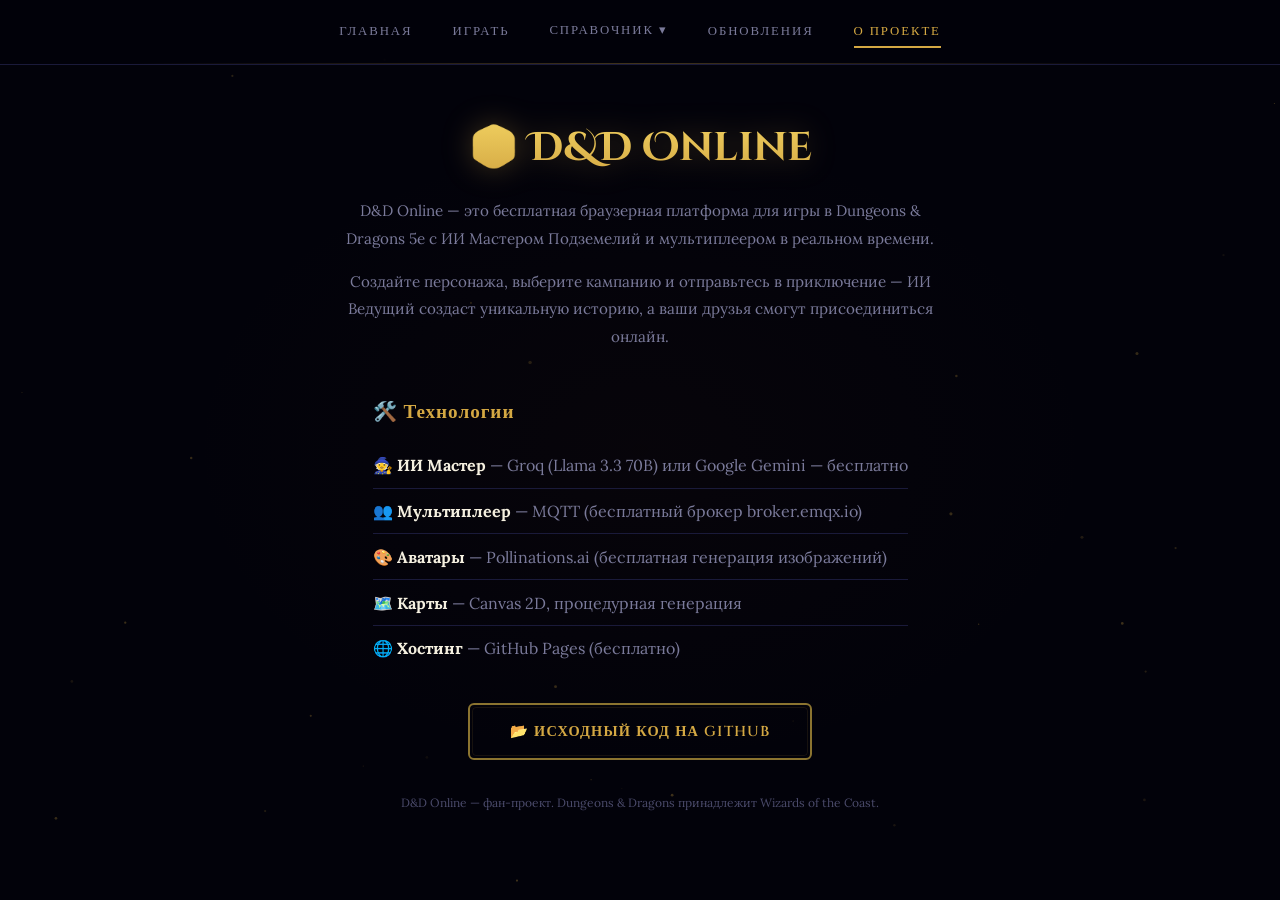
==== commit dc13e724: "🚀 Новые страницы: Бестиарий (30+ монстров), Заклинания (30+ спеллов), Обновления. Интерактив: бросок" ====
--- a/about.html
+++ b/about.html
@@ -10,11 +10,19 @@
 <body>
     <canvas id="particles-bg"></canvas>
     <nav class="landing-nav">
-        <a href="index.html">Главная</a>
-        <a href="lobby.html">Играть</a>
-        <a href="rules.html">Правила</a>
-        <a href="about.html">О проекте</a>
-    </nav>
+    <a href="index.html">Главная</a>
+    <a href="lobby.html">Играть</a>
+    <div class="nav-dropdown">
+        <a href="#" class="nav-drop-toggle">Справочник ▾</a>
+        <div class="nav-drop-menu">
+            <a href="rules.html">📖 Правила D&D 5e</a>
+            <a href="bestiary.html">🐉 Бестиарий</a>
+            <a href="spells.html">✨ Заклинания</a>
+        </div>
+    </div>
+    <a href="changelog.html">Обновления</a>
+    <a href="about.html" class="nav-active">О проекте</a>
+</nav>
 
     <div class="about-page" style="padding-top:5rem;">
         <h1>🎲 D&D Online</h1>
--- a/css/style.css
+++ b/css/style.css
@@ -1280,3 +1280,306 @@
 }
 
 .pulse-gold { animation: pulseGold 2s ease-in-out infinite; }
+
+/* ===== NAV DROPDOWN ===== */
+.nav-dropdown { position: relative; }
+.nav-drop-menu {
+    display: none;
+    position: absolute;
+    top: 100%;
+    left: 50%;
+    transform: translateX(-50%);
+    min-width: 200px;
+    background: rgba(10,10,30,0.98);
+    border: 1px solid var(--border-dim);
+    border-radius: var(--radius-lg);
+    padding: 0.5rem 0;
+    box-shadow: 0 10px 40px rgba(0,0,0,0.5);
+    backdrop-filter: blur(20px);
+    z-index: 100;
+}
+.nav-drop-menu::before {
+    content: '';
+    position: absolute;
+    top: 0; left: 0; right: 0;
+    height: 2px;
+    background: linear-gradient(90deg, transparent, var(--accent-gold), transparent);
+}
+.nav-dropdown.open .nav-drop-menu,
+.nav-dropdown:hover .nav-drop-menu { display: block; }
+.nav-drop-menu a {
+    display: block;
+    padding: 0.5rem 1rem;
+    font-size: 0.78rem;
+    letter-spacing: 0.05em;
+}
+.nav-drop-menu a:hover { background: rgba(212,168,67,0.08); }
+.nav-active { color: var(--accent-gold) !important; }
+.nav-active::after { transform: scaleX(1) !important; }
+
+/* ===== DICE ROLLER ===== */
+.dice-roller {
+    margin: 1.5rem auto 2rem;
+    max-width: 500px;
+    background: linear-gradient(180deg, rgba(22,22,54,0.6) 0%, rgba(10,10,30,0.8) 100%);
+    border: 1px solid var(--border-subtle);
+    border-radius: var(--radius-lg);
+    padding: 1rem 1.2rem;
+    backdrop-filter: blur(10px);
+}
+.dice-roller-label {
+    font-family: var(--font-heading);
+    font-size: 0.75rem;
+    color: var(--text-ghost);
+    letter-spacing: 0.15em;
+    text-transform: uppercase;
+    text-align: center;
+    margin-bottom: 0.6rem;
+}
+.dice-roller-row {
+    display: flex;
+    gap: 0.4rem;
+    justify-content: center;
+    flex-wrap: wrap;
+}
+.dice-btn {
+    padding: 0.35rem 0.7rem;
+    background: var(--bg-card);
+    border: 1px solid var(--border-dim);
+    border-radius: var(--radius);
+    color: var(--text-dim);
+    font-family: var(--font-heading);
+    font-size: 0.8rem;
+    cursor: pointer;
+    transition: var(--transition);
+}
+.dice-btn:hover { border-color: var(--accent-gold); color: var(--accent-gold); }
+.dice-btn.active { border-color: var(--accent-gold); color: var(--accent-gold); background: rgba(212,168,67,0.12); box-shadow: 0 0 8px rgba(212,168,67,0.15); }
+.dice-roller-result {
+    font-family: var(--font-display);
+    font-size: 2rem;
+    color: var(--accent-gold-light);
+    text-align: center;
+    margin-top: 0.6rem;
+    min-height: 2.5rem;
+    transition: var(--transition);
+}
+.dice-roller-result.rolling { animation: diceShake 0.1s infinite; }
+.dice-roller-result.crit { color: var(--accent-gold-light); text-shadow: 0 0 30px rgba(240,208,96,0.6); }
+.dice-roller-result.fail { color: var(--accent-red); text-shadow: 0 0 20px rgba(192,57,43,0.5); }
+@keyframes diceShake {
+    0%,100% { transform: translateX(0); }
+    25% { transform: translateX(-3px) rotate(-2deg); }
+    75% { transform: translateX(3px) rotate(2deg); }
+}
+
+/* ===== STATS COUNTER ===== */
+.stats-counter {
+    display: flex;
+    gap: 2rem;
+    justify-content: center;
+    margin-top: 2.5rem;
+    flex-wrap: wrap;
+}
+.counter-item { text-align: center; }
+.counter-value {
+    font-family: var(--font-display);
+    font-size: 2.2rem;
+    background: linear-gradient(180deg, #f0d060, #d4a843);
+    -webkit-background-clip: text;
+    -webkit-text-fill-color: transparent;
+    background-clip: text;
+    line-height: 1;
+}
+.counter-label {
+    font-family: var(--font-heading);
+    font-size: 0.7rem;
+    color: var(--text-ghost);
+    letter-spacing: 0.15em;
+    text-transform: uppercase;
+    margin-top: 0.2rem;
+}
+
+/* ===== CONTENT PAGE (bestiary, spells, changelog) ===== */
+.content-page {
+    min-height: 100vh;
+    background: radial-gradient(ellipse at 50% 30%, rgba(100,50,0,0.05) 0%, transparent 50%), var(--bg-void);
+    overflow-y: auto;
+    padding: 5rem 2rem 2rem;
+}
+.content-page h1 {
+    font-family: var(--font-display);
+    font-size: 2.2rem;
+    background: linear-gradient(180deg, #f0d060, #d4a843);
+    -webkit-background-clip: text;
+    -webkit-text-fill-color: transparent;
+    background-clip: text;
+    filter: drop-shadow(0 0 15px rgba(212,168,67,0.3));
+    text-align: center;
+    margin-bottom: 0.3rem;
+}
+.content-subtitle {
+    text-align: center;
+    color: var(--text-ghost);
+    font-family: var(--font-accent);
+    font-size: 0.95rem;
+    margin-bottom: 2rem;
+    letter-spacing: 0.1em;
+}
+
+/* ===== SEARCH BAR ===== */
+.search-bar {
+    max-width: 900px;
+    margin: 0 auto 1.5rem;
+}
+.search-bar .form-input {
+    max-width: 400px;
+    margin: 0 auto 1rem;
+    display: block;
+}
+
+/* ===== FILTER CHIPS ===== */
+.filter-chips {
+    display: flex;
+    gap: 0.4rem;
+    flex-wrap: wrap;
+    justify-content: center;
+    margin-bottom: 0.8rem;
+}
+.chip {
+    padding: 0.3rem 0.7rem;
+    background: var(--bg-card);
+    border: 1px solid var(--border-dim);
+    border-radius: 20px;
+    color: var(--text-dim);
+    font-family: var(--font-heading);
+    font-size: 0.7rem;
+    cursor: pointer;
+    transition: var(--transition);
+    white-space: nowrap;
+}
+.chip:hover { border-color: var(--accent-gold); color: var(--accent-gold); }
+.chip.active { border-color: var(--accent-gold); color: var(--accent-gold); background: rgba(212,168,67,0.1); }
+
+/* ===== BESTIARY GRID ===== */
+.bestiary-grid {
+    display: grid;
+    grid-template-columns: repeat(auto-fill, minmax(300px, 1fr));
+    gap: 1rem;
+    max-width: 1100px;
+    margin: 0 auto;
+}
+.monster-card {
+    background: linear-gradient(180deg, var(--bg-panel) 0%, rgba(10,10,30,0.95) 100%);
+    border: 1px solid var(--border-subtle);
+    border-radius: var(--radius-lg);
+    padding: 1rem 1.2rem;
+    transition: var(--transition);
+    position: relative;
+    overflow: hidden;
+}
+.monster-card::before {
+    content: '';
+    position: absolute;
+    top: 0; left: 0; right: 0;
+    height: 2px;
+    background: linear-gradient(90deg, transparent, rgba(212,168,67,0.3), transparent);
+}
+.monster-card:hover { border-color: var(--border-dim); transform: translateY(-2px); }
+.monster-header { display: flex; justify-content: space-between; align-items: center; margin-bottom: 0.3rem; }
+.monster-name { font-family: var(--font-heading); font-size: 1rem; color: var(--accent-gold); }
+.monster-cr { font-family: var(--font-heading); font-size: 0.8rem; font-weight: 700; }
+.monster-type { font-size: 0.75rem; color: var(--text-ghost); margin-bottom: 0.5rem; text-transform: uppercase; letter-spacing: 0.1em; }
+.monster-stats-row { display: flex; gap: 1rem; font-family: var(--font-heading); font-size: 0.8rem; color: var(--text-dim); margin-bottom: 0.4rem; }
+.monster-ability { color: var(--text-ghost); }
+.monster-abilities { display: flex; gap: 0.5rem; flex-wrap: wrap; font-size: 0.72rem; color: var(--text-ghost); margin-bottom: 0.5rem; font-family: var(--font-heading); }
+.monster-abilities span { background: var(--bg-card); padding: 0.15rem 0.4rem; border-radius: 3px; }
+.monster-desc { font-size: 0.85rem; color: var(--text-dim); line-height: 1.5; margin-bottom: 0.5rem; }
+.monster-actions { font-size: 0.8rem; color: var(--text-dim); line-height: 1.4; }
+.monster-actions strong { color: var(--accent-orange); }
+
+/* ===== SPELLS GRID ===== */
+.spells-grid {
+    display: grid;
+    grid-template-columns: repeat(auto-fill, minmax(300px, 1fr));
+    gap: 1rem;
+    max-width: 1100px;
+    margin: 0 auto;
+}
+.spell-card {
+    background: linear-gradient(180deg, var(--bg-panel) 0%, rgba(10,10,30,0.95) 100%);
+    border: 1px solid var(--border-subtle);
+    border-radius: var(--radius-lg);
+    padding: 1rem 1.2rem;
+    transition: var(--transition);
+    position: relative;
+    overflow: hidden;
+}
+.spell-card::before {
+    content: '';
+    position: absolute;
+    top: 0; left: 0; right: 0;
+    height: 2px;
+    background: linear-gradient(90deg, transparent, rgba(155,89,182,0.3), transparent);
+}
+.spell-card:hover { border-color: var(--border-dim); transform: translateY(-2px); }
+.spell-header { display: flex; justify-content: space-between; align-items: center; margin-bottom: 0.3rem; }
+.spell-name { font-family: var(--font-heading); font-size: 1rem; color: var(--accent-purple); }
+.spell-level { font-family: var(--font-heading); font-size: 0.8rem; font-weight: 700; }
+.spell-school { font-size: 0.75rem; color: var(--text-ghost); margin-bottom: 0.5rem; text-transform: uppercase; letter-spacing: 0.1em; }
+.spell-meta { display: flex; gap: 0.8rem; flex-wrap: wrap; font-size: 0.75rem; color: var(--text-dim); margin-bottom: 0.3rem; }
+.spell-components { font-size: 0.72rem; color: var(--text-ghost); margin-bottom: 0.5rem; font-family: var(--font-heading); }
+.spell-desc { font-size: 0.85rem; color: var(--text-dim); line-height: 1.5; margin-bottom: 0.5rem; }
+.spell-dmg { font-family: var(--font-heading); font-size: 0.8rem; color: var(--accent-orange); background: rgba(230,126,34,0.08); padding: 0.3rem 0.5rem; border-radius: var(--radius); display: inline-block; }
+
+/* ===== TIMELINE (changelog) ===== */
+.timeline {
+    max-width: 700px;
+    margin: 0 auto;
+    position: relative;
+    padding-left: 2rem;
+}
+.timeline::before {
+    content: '';
+    position: absolute;
+    left: 0;
+    top: 0;
+    bottom: 0;
+    width: 2px;
+    background: linear-gradient(180deg, var(--accent-gold), var(--border-dim), transparent);
+}
+.timeline-item {
+    position: relative;
+    margin-bottom: 2rem;
+    padding-left: 1.5rem;
+}
+.timeline-item::before {
+    content: '';
+    position: absolute;
+    left: -2rem;
+    top: 0.5rem;
+    width: 12px;
+    height: 12px;
+    border-radius: 50%;
+    background: var(--accent-gold);
+    border: 2px solid var(--bg-void);
+    box-shadow: 0 0 10px rgba(212,168,67,0.3);
+}
+.timeline-future::before { background: var(--text-ghost); box-shadow: none; }
+.timeline-date {
+    font-family: var(--font-heading);
+    font-size: 0.85rem;
+    color: var(--accent-gold);
+    margin-bottom: 0.5rem;
+    letter-spacing: 0.1em;
+}
+.timeline-future .timeline-date { color: var(--text-ghost); }
+.timeline-card {
+    background: linear-gradient(180deg, var(--bg-panel) 0%, rgba(10,10,30,0.95) 100%);
+    border: 1px solid var(--border-subtle);
+    border-radius: var(--radius-lg);
+    padding: 1.2rem 1.5rem;
+}
+.timeline-card h3 { font-family: var(--font-heading); font-size: 1rem; color: var(--accent-gold); margin-bottom: 0.6rem; }
+.timeline-card ul { padding-left: 1.2rem; }
+.timeline-card li { font-size: 0.85rem; color: var(--text-dim); line-height: 1.6; margin-bottom: 0.2rem; }
